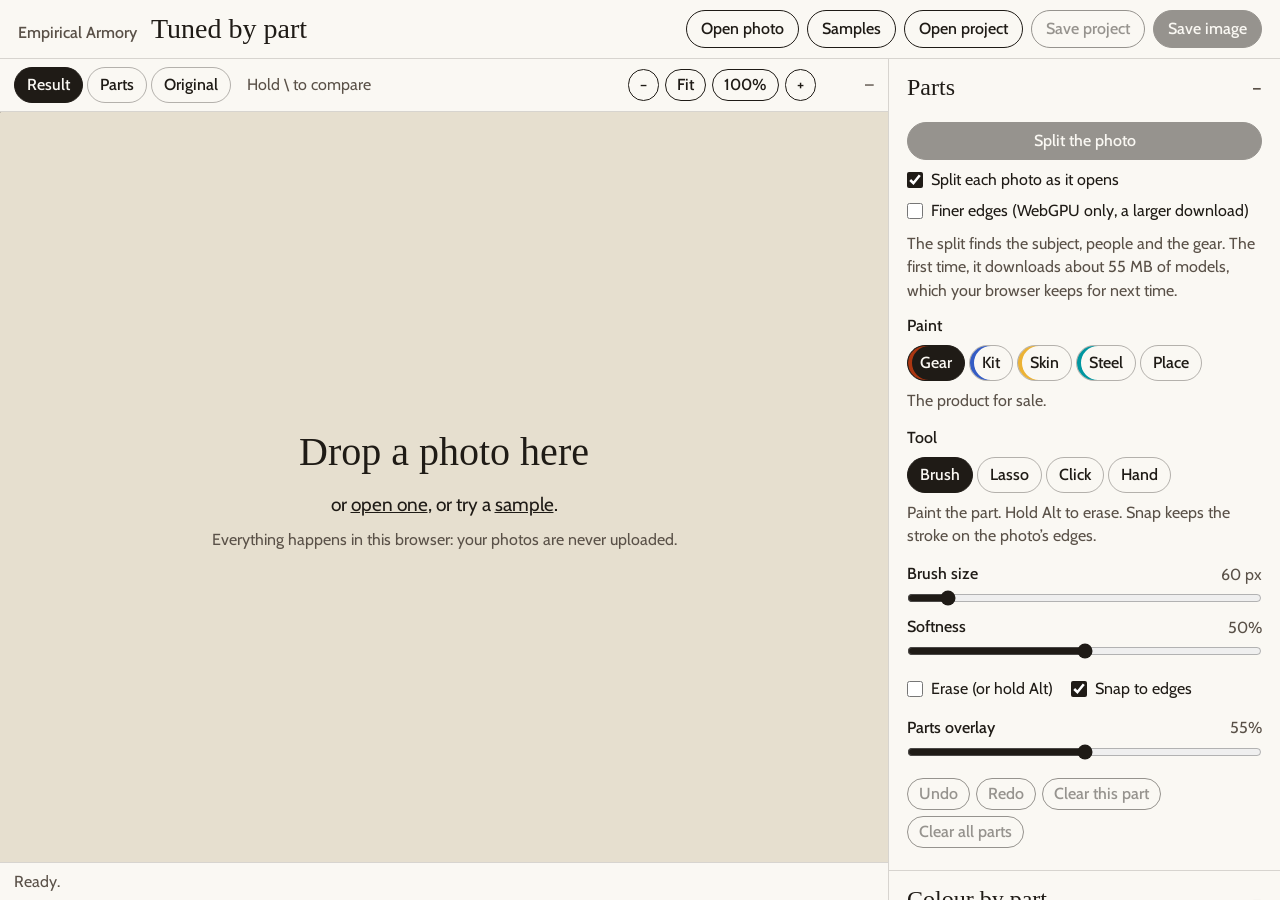
==== tuner/index.html @ 074952a2 "Add Tuned by part, the first photo tool A browser tool that prints photos in Empirical Armory's inks" ====
<!doctype html>
<html lang="en">
<head>
<meta charset="utf-8">
<meta name="viewport" content="width=device-width, initial-scale=1">
<title>Tuned by part · Empirical Armory</title>
<meta name="description" content="Print photos in Empirical Armory's inks with the toned colour, tuned part by part: the gear for sale, the kit, skin and the place behind.">
<link rel="preconnect" href="https://fonts.googleapis.com">
<link rel="preconnect" href="https://fonts.gstatic.com" crossorigin>
<link rel="stylesheet" href="https://fonts.googleapis.com/css2?family=Cabin:wght@400;500;600&family=IM+Fell+English&display=swap">
<link rel="stylesheet" href="../assets/ea.css">
<link rel="stylesheet" href="tuner.css">
<link rel="icon" href="data:image/svg+xml,%3Csvg xmlns='http://www.w3.org/2000/svg' viewBox='0 0 32 32'%3E%3Crect width='32' height='32' rx='6' fill='%231F1B16'/%3E%3Ccircle cx='16' cy='16' r='8' fill='%23E6DFCF'/%3E%3C/svg%3E">
</head>
<body>
<header class="top">
  <div class="title"><a class="home" href="../">Empirical Armory</a><h1>Tuned by part</h1></div>
  <div class="file">
    <label class="btn" title="Open a photo (or drop one on the page)">Open photo<input type="file" id="fileInput" accept="image/*" hidden></label>
    <button class="btn" id="btnSamples" type="button">Samples</button>
    <label class="btn" title="Open a .tuned.json project">Open project<input type="file" id="projInput" accept=".json,application/json" hidden></label>
    <button class="btn" id="btnSaveProject" type="button" disabled>Save project</button>
    <button class="btn primary" id="btnExport" type="button" disabled>Save image</button>
  </div>
</header>

<main class="app">
  <section class="viewer" aria-label="Photo">
    <div class="viewtools">
      <div class="seg" id="segView" role="group" aria-label="View">
        <button type="button" data-v="result" aria-pressed="true" title="The printed result (R)">Result</button>
        <button type="button" data-v="parts" aria-pressed="false" title="The parts over the photo (P)">Parts</button>
        <button type="button" data-v="original" aria-pressed="false" title="The photo as it came (O)">Original</button>
      </div>
      <span class="hold" title="Hold the backslash key to see the original">Hold \ to compare</span>
      <div class="zoom">
        <button class="btn small" type="button" id="zoomOut" aria-label="Zoom out">−</button>
        <button class="btn small" type="button" id="zoomFit" title="Fit (F)">Fit</button>
        <button class="btn small" type="button" id="zoom100" title="Actual pixels">100%</button>
        <button class="btn small" type="button" id="zoomIn" aria-label="Zoom in">+</button>
        <span class="zv" id="zoomVal">–</span>
      </div>
    </div>
    <div class="viewport" id="viewport" tabindex="0" aria-label="Photo canvas: drop a photo here">
      <div class="stage" id="stage">
        <canvas id="glCanvas"></canvas>
        <canvas id="origCanvas"></canvas>
        <canvas id="overlayCanvas"></canvas>
      </div>
      <canvas id="uiCanvas"></canvas>
      <div class="empty" id="empty">
        <h2>Drop a photo here</h2>
        <p>or <label class="link">open one<input type="file" id="fileInput2" accept="image/*" hidden></label>, or try a <button type="button" class="link" id="btnSamples2">sample</button>.</p>
        <p class="small">Everything happens in this browser: your photos are never uploaded.</p>
      </div>
    </div>
    <div class="status" id="status" role="status" aria-live="polite">Ready.</div>
  </section>

  <aside class="panel" id="panel" aria-label="Settings">
    <details class="sec" open>
      <summary>Parts</summary>
      <div class="row">
        <button class="btn primary" type="button" id="btnSplit" disabled>Split the photo</button>
        <label class="chk"><input type="checkbox" id="chkAutoSplit" checked> Split each photo as it opens</label>
        <label class="chk"><input type="checkbox" id="chkHQ"> Finer edges (WebGPU only, a larger download)</label>
      </div>
      <p class="note" id="splitNote">The split finds the subject, people and the gear. The first time, it downloads about 55 MB of models, which your browser keeps for next time.</p>
      <div class="row" id="rowWhole" hidden>
        <span class="lab">The whole subject is</span>
        <div class="btns"><button class="btn small" type="button" data-whole="gear">Gear</button><button class="btn small" type="button" data-whole="kit">Kit</button></div>
      </div>
      <div class="row">
        <span class="lab">Paint</span>
        <div class="seg" id="segPart" role="group" aria-label="Part to paint"></div>
        <p class="hint" id="partHint"></p>
      </div>
      <div class="row">
        <span class="lab">Tool</span>
        <div class="seg" id="segTool" role="group" aria-label="Tool">
          <button type="button" data-v="brush" aria-pressed="true" title="Brush (B)">Brush</button>
          <button type="button" data-v="lasso" aria-pressed="false" title="Lasso (L)">Lasso</button>
          <button type="button" data-v="click" aria-pressed="false" title="Click an object to select it (C)">Click</button>
          <button type="button" data-v="hand" aria-pressed="false" title="Move the view (H, or hold Space)">Hand</button>
        </div>
        <p class="hint" id="toolHint"></p>
      </div>
      <div class="row" id="rowBrush">
        <label class="sl"><span class="lab">Brush size</span><input type="range" id="brushSize" min="2" max="600" step="1" value="60"><output id="brushSizeV">60 px</output></label>
        <label class="sl"><span class="lab">Softness</span><input type="range" id="brushSoft" min="0" max="100" step="1" value="50"><output id="brushSoftV">50%</output></label>
      </div>
      <div class="row inline">
        <label class="chk"><input type="checkbox" id="chkErase"> Erase (or hold Alt)</label>
        <label class="chk"><input type="checkbox" id="chkSnap" checked> Snap to edges</label>
      </div>
      <div class="row">
        <label class="sl"><span class="lab">Parts overlay</span><input type="range" id="overlayOp" min="10" max="100" step="1" value="55"><output id="overlayOpV">55%</output></label>
      </div>
      <div class="row btns">
        <button class="btn small" type="button" id="btnUndo" disabled title="Undo (Cmd/Ctrl+Z)">Undo</button>
        <button class="btn small" type="button" id="btnRedo" disabled title="Redo (Shift+Cmd/Ctrl+Z)">Redo</button>
        <button class="btn small" type="button" id="btnClearPart" disabled>Clear this part</button>
        <button class="btn small" type="button" id="btnClearAll" disabled>Clear all parts</button>
      </div>
    </details>

    <details class="sec" open>
      <summary>Colour by part</summary>
      <div class="row">
        <span class="lab">Mixes</span>
        <div class="seg" id="segMix" role="group" aria-label="Mixes"></div>
        <p class="hint" id="mixHint"></p>
      </div>
      <div id="partsColour"></div>
      <div class="row">
        <span class="lab">Your presets</span>
        <div class="btns"><button class="btn small" type="button" id="btnSavePreset">Save these settings</button></div>
        <ul class="presets" id="presetList"></ul>
      </div>
    </details>

    <details class="sec">
      <summary>Ink</summary>
      <div class="row">
        <div class="seg" id="segInk" role="group" aria-label="Ink">
          <button type="button" data-v="fine" aria-pressed="true">Fine ink</button>
          <button type="button" data-v="story" aria-pressed="false">Story ink</button>
        </div>
        <p class="hint">Fine ink, a clean duotone, sells the gear. Story ink, with the gravure grain, tells people, places and the story (D116).</p>
      </div>
      <div class="grp" id="grpFine">
        <label class="sl"><span class="lab">Black point</span><input type="range" data-p="ink.fine.blackPct" min="0" max="5" step="0.1"><output></output></label>
        <label class="sl"><span class="lab">White point</span><input type="range" data-p="ink.fine.whitePct" min="90" max="100" step="0.1"><output></output></label>
        <label class="chk"><input type="checkbox" data-p="ink.fine.whiteFromPlace"> White point from the background, so a sweep lands exactly on the paper</label>
        <label class="sl"><span class="lab">Curve</span><input type="range" data-p="ink.fine.curve" min="0" max="1" step="0.01"><output></output></label>
        <label class="sl"><span class="lab">Highlights to the substrate</span><input type="range" data-p="ink.fine.roll" min="0.02" max="0.3" step="0.01"><output></output></label>
        <label class="chk"><input type="checkbox" data-p="ink.fine.dither"> Dither against banding</label>
      </div>
      <div class="grp" id="grpStory" hidden>
        <label class="sl"><span class="lab">White point</span><input type="range" data-p="ink.story.whitePct" min="90" max="100" step="0.1"><output></output></label>
        <label class="sl"><span class="lab">Black point</span><input type="range" data-p="ink.story.blackPct" min="0" max="5" step="0.1"><output></output></label>
        <label class="sl"><span class="lab">Contrast</span><input type="range" data-p="ink.story.gamma" min="0.5" max="1.8" step="0.01"><output></output></label>
        <label class="sl"><span class="lab">Grain</span><input type="range" data-p="ink.story.grain" min="0" max="0.6" step="0.01"><output></output></label>
        <label class="sl"><span class="lab">Grain size</span><input type="range" data-p="ink.story.grainSize" min="0.3" max="2.5" step="0.05"><output></output></label>
        <label class="sl"><span class="lab">Highlights to the substrate</span><input type="range" data-p="ink.story.roll" min="0.02" max="0.3" step="0.01"><output></output></label>
      </div>
      <div class="row">
        <span class="lab">Ink colours</span>
        <div class="colours">
          <label><input type="color" data-p="ink.colours.ink"> Ink</label>
          <label><input type="color" data-p="ink.colours.paper"> Paper</label>
          <label><input type="color" data-p="ink.colours.sub"> Substrate</label>
        </div>
        <div class="btns"><button class="btn small" type="button" id="btnInkReset">Back to the house inks</button></div>
      </div>
      <div class="row">
        <span class="lab">White balance</span>
        <div class="seg" id="segWB" role="group" aria-label="White balance">
          <button type="button" data-v="auto" aria-pressed="true">Auto</button>
          <button type="button" data-v="pick" aria-pressed="false">Pick a grey</button>
          <button type="button" data-v="off" aria-pressed="false">Off</button>
        </div>
        <label class="sl"><span class="lab">Strength</span><input type="range" data-p="wb.strength" min="0" max="1" step="0.05"><output></output></label>
        <p class="hint">Auto balances on the photo's brightest near-greys. In a warm room, 60% keeps some warmth (D121).</p>
      </div>
    </details>

    <details class="sec">
      <summary>Background</summary>
      <div class="row">
        <div class="seg" id="segBg" role="group" aria-label="Background">
          <button type="button" data-v="keep" aria-pressed="true">Keep, printed</button>
          <button type="button" data-v="transparent" aria-pressed="false">Transparent</button>
          <button type="button" data-v="fill" aria-pressed="false">Fill</button>
        </div>
      </div>
      <div class="grp" id="grpFill" hidden>
        <span class="lab">Fill colour</span>
        <div class="swatches" id="fillSwatches"></div>
        <label class="sl"><span class="lab">Shadows kept</span><input type="range" data-p="bg.shadows" min="0" max="1" step="0.01"><output></output></label>
        <p class="hint">Shadows kept lays the place's shading into the fill, so a shadow under the gear stays.</p>
      </div>
      <p class="hint" id="bgHint">The place prints in the ink with its own colour setting.</p>
    </details>

    <details class="sec" id="secExport">
      <summary>Save image</summary>
      <div class="row">
        <span class="lab">Size</span>
        <div class="radios" id="exportSize">
          <label><input type="radio" name="es" value="work"> <span id="esWork">This size</span></label>
          <label><input type="radio" name="es" value="long" checked> <span>Long side</span> <input type="number" id="esLong" value="2000" min="200" max="6000" step="50"> px</label>
          <label><input type="radio" name="es" value="square"> <span>Square, the whole photo</span> <input type="number" id="esSquare" value="2000" min="200" max="6000" step="50"> px</label>
          <label><input type="radio" name="es" value="frame"> <span>Square, framed on the subject</span></label>
          <label class="sub">The subject fills <input type="number" id="esFramePct" value="70" min="30" max="95" step="1"> % of the square’s height (D117), at the square size above</label>
        </div>
      </div>
      <div class="row">
        <span class="lab">Format</span>
        <div class="seg" id="segFormat" role="group" aria-label="Format">
          <button type="button" data-v="jpeg" aria-pressed="true">JPEG</button>
          <button type="button" data-v="png" aria-pressed="false">PNG</button>
          <button type="button" data-v="webp" aria-pressed="false">WebP</button>
        </div>
        <label class="sl" id="rowQuality"><span class="lab">Quality</span><input type="range" id="exportQ" min="50" max="100" step="1" value="85"><output id="exportQV">85</output></label>
        <label class="field"><span class="lab">File name</span><input type="text" id="exportName" placeholder="gabriel-01-main" spellcheck="false"></label>
      </div>
      <div class="row btns"><button class="btn primary" type="button" id="btnExport2" disabled>Save image</button></div>
      <p class="hint">The ink is drawn at the size you save, so story ink's grain stays crisp. Transparent backgrounds save as PNG.</p>
    </details>

    <details class="sec">
      <summary>About</summary>
      <div class="row about">
        <p>The inks are D116 and the toned colour D121, exactly as in the decisions doc; each part gets its own strength (Q60). Steel prints as ink.</p>
        <p>The split runs on your machine: <a href="https://huggingface.co/onnx-community/ormbg-ONNX" target="_blank" rel="noopener">ormbg</a> (Apache-2.0) finds the subject, <a href="https://huggingface.co/onnx-community/BiRefNet_lite-ONNX" target="_blank" rel="noopener">BiRefNet lite</a> (MIT) gives finer edges, <a href="https://huggingface.co/Xenova/yolos-tiny" target="_blank" rel="noopener">YOLOS tiny</a> (Apache-2.0) finds people and <a href="https://huggingface.co/Xenova/slimsam-77-uniform" target="_blank" rel="noopener">SlimSAM</a> (Apache-2.0) selects what you click, through <a href="https://github.com/huggingface/transformers.js" target="_blank" rel="noopener">Transformers.js</a> and <a href="https://onnxruntime.ai/" target="_blank" rel="noopener">ONNX Runtime Web</a>.</p>
        <p id="deviceInfo"></p>
        <p>Shortcuts: B brush, L lasso, C click, H hand, 1–5 parts, [ and ] brush size, X erase, R / P / O views, \ hold to compare, F fit, Space to move, Cmd/Ctrl+Z undo.</p>
        <p><a href="https://github.com/EmpiricalArmory/photo-style-generator" target="_blank" rel="noopener">The code on GitHub</a></p>
      </div>
    </details>
  </aside>
</main>

<dialog id="samplesDlg" aria-labelledby="samplesTitle">
  <form method="dialog" class="dlg">
    <div class="dlghead"><h2 id="samplesTitle">Samples</h2><button class="btn small" value="close">Close</button></div>
    <p class="hint">Openly licensed stand-ins, to try the tool before your own photos.</p>
    <div class="samplegrid" id="sampleGrid"></div>
  </form>
</dialog>

<dialog id="presetDlg" aria-labelledby="presetTitle">
  <form method="dialog" class="dlg small">
    <div class="dlghead"><h2 id="presetTitle">Save these settings</h2></div>
    <label class="field"><span class="lab">Name</span><input type="text" id="presetName" required placeholder="e.g. Gloves on paper"></label>
    <div class="btns end"><button class="btn" value="cancel" formnovalidate>Cancel</button><button class="btn primary" value="save">Save</button></div>
  </form>
</dialog>

<script type="module" src="app.js"></script>
</body>
</html>
---- assets/ea.css ----
/* Empirical Armory house tokens, shared by the photo tools. Type follows D102: Fell only at 24px and above,
   Cabin for reading (19px body, 16px small) and Medium for labels; no italics, letter-spacing or small caps. */
:root {
  --ink: #1F1B16;
  --faded: #5A5148;
  --paper: #E6DFCF;
  --sub: #FAF8F3;
  --toned: #D7CAB3;
  --foxing: #C3A57F;
  --verm: #AA3611;
  --line: rgba(31, 27, 22, 0.16);
  --line-strong: rgba(31, 27, 22, 0.32);
  --fell: 'IM Fell English', Georgia, serif;
  --cabin: Cabin, system-ui, -apple-system, 'Segoe UI', sans-serif;
}
* { box-sizing: border-box; }
html, body { margin: 0; }
body { background: var(--paper); color: var(--ink); font: 400 16px/1.45 var(--cabin); -webkit-font-smoothing: antialiased; }
h1, h2, h3 { font-family: var(--fell); font-weight: 400; margin: 0; }
p { margin: 0; }
a { color: var(--ink); }
button, input, select { font: inherit; color: inherit; }
:focus-visible { outline: 2px solid var(--verm); outline-offset: 2px; }
[hidden] { display: none !important; }

.btn { display: inline-flex; align-items: center; justify-content: center; gap: 6px; font: 500 16px/1.2 var(--cabin); border: 1px solid var(--ink); background: transparent; color: var(--ink); padding: 7px 14px; min-height: 38px; border-radius: 999px; cursor: pointer; white-space: nowrap; text-decoration: none; }
.btn:hover { background: rgba(31, 27, 22, 0.06); }
.btn.primary { background: var(--ink); color: var(--sub); }
.btn.primary:hover { background: #3a332b; }
.btn:disabled { opacity: 0.45; cursor: default; }
.btn.small { min-height: 32px; padding: 4px 11px; }

.seg { display: inline-flex; flex-wrap: wrap; gap: 4px; }
.seg button { font: 500 16px/1.2 var(--cabin); border: 1px solid var(--line-strong); background: transparent; color: var(--ink); padding: 6px 12px; min-height: 36px; border-radius: 999px; cursor: pointer; }
.seg button:hover { border-color: var(--ink); }
.seg button[aria-pressed='true'] { background: var(--ink); color: var(--sub); border-color: var(--ink); }
---- tuner/tuner.css ----
html, body { height: 100%; }
body { display: grid; grid-template-rows: auto 1fr; overflow: hidden; }

.top { display: flex; align-items: center; justify-content: space-between; gap: 12px 20px; flex-wrap: wrap; padding: 10px 18px; background: var(--sub); border-bottom: 1px solid var(--line); }
.top .title { display: flex; align-items: baseline; gap: 14px; }
.top .home { font: 500 16px var(--cabin); color: var(--faded); text-decoration: none; }
.top .home:hover { color: var(--ink); text-decoration: underline; }
.top h1 { font-size: 28px; line-height: 1.1; }
.top .file { display: flex; flex-wrap: wrap; gap: 8px; }

.app { display: grid; grid-template-columns: minmax(0, 1fr) 392px; min-height: 0; }
.viewer { display: grid; grid-template-rows: auto 1fr auto; min-width: 0; min-height: 0; }
.viewtools { display: flex; align-items: center; gap: 10px 16px; flex-wrap: wrap; padding: 8px 14px; border-bottom: 1px solid var(--line); background: var(--sub); }
.viewtools .hold { color: var(--faded); }
.viewtools .zoom { margin-left: auto; display: flex; align-items: center; gap: 6px; }
.viewtools .zv { min-width: 52px; text-align: right; color: var(--faded); font-variant-numeric: tabular-nums; }

.viewport { position: relative; overflow: hidden; background: var(--paper); outline: none; cursor: crosshair; touch-action: none; }
.viewport.tool-hand, .viewport.space { cursor: grab; }
.viewport.grabbing { cursor: grabbing; }
.viewport.tool-click { cursor: pointer; }
.viewport.picking { cursor: copy; }
.viewport.tool-brush { cursor: none; }
.viewport.dragover { box-shadow: inset 0 0 0 3px var(--verm); }
.stage { position: absolute; left: 0; top: 0; transform-origin: 0 0; box-shadow: 0 0 0 1px rgba(31, 27, 22, 0.18), 0 6px 24px rgba(31, 27, 22, 0.12); }
.stage canvas { position: absolute; inset: 0; width: 100%; height: 100%; display: block; }
.stage.pixelated canvas { image-rendering: pixelated; }
.viewport.transparent .stage { background-color: #fff; background-image: linear-gradient(45deg, #d9d4ca 25%, transparent 25%), linear-gradient(-45deg, #d9d4ca 25%, transparent 25%), linear-gradient(45deg, transparent 75%, #d9d4ca 75%), linear-gradient(-45deg, transparent 75%, #d9d4ca 75%); background-size: 24px 24px; background-position: 0 0, 0 12px, 12px -12px, -12px 0; }
#uiCanvas { position: absolute; left: 0; top: 0; pointer-events: none; }
.empty { position: absolute; inset: 0; display: grid; place-content: center; text-align: center; gap: 10px; padding: 24px; }
.empty h2 { font-size: 40px; }
.empty p { font-size: 19px; }
.empty .small { font-size: 16px; color: var(--faded); }
.link { font: inherit; color: var(--ink); text-decoration: underline; background: none; border: 0; padding: 0; cursor: pointer; }
.has-photo .empty { display: none; }

.status { padding: 7px 14px; border-top: 1px solid var(--line); background: var(--sub); color: var(--faded); min-height: 36px; white-space: nowrap; overflow: hidden; text-overflow: ellipsis; }
.status.busy::before { content: ''; display: inline-block; width: 10px; height: 10px; margin-right: 8px; border-radius: 50%; border: 2px solid var(--faded); border-top-color: transparent; animation: spin 0.8s linear infinite; vertical-align: -1px; }
.status.err { color: var(--verm); }
@keyframes spin { to { transform: rotate(360deg); } }

.panel { overflow-y: auto; background: var(--sub); border-left: 1px solid var(--line); padding-bottom: 48px; }
.sec { border-bottom: 1px solid var(--line); }
.sec > summary { font: 400 24px/1.2 var(--fell); padding: 14px 18px 12px; cursor: pointer; list-style: none; display: flex; justify-content: space-between; align-items: center; }
.sec > summary::-webkit-details-marker { display: none; }
.sec > summary::after { content: '+'; font: 400 22px var(--cabin); color: var(--faded); }
.sec[open] > summary::after { content: '−'; }
.sec > :not(summary) { margin-left: 18px; margin-right: 18px; }
.sec[open] { padding-bottom: 14px; }
.row { display: grid; gap: 8px; padding: 8px 0; }
.row.inline { display: flex; flex-wrap: wrap; gap: 6px 18px; }
.grp { display: grid; gap: 8px; padding: 4px 0 8px; }
.lab { font: 500 16px/1.3 var(--cabin); }
.hint, .note { color: var(--faded); font-size: 16px; }
.note { padding: 2px 0 6px; }
.chk { display: flex; gap: 8px; align-items: flex-start; cursor: pointer; }
.chk input { margin: 4px 0 0; accent-color: var(--ink); width: 16px; height: 16px; flex: none; }
.sl { display: grid; grid-template-columns: 1fr auto; align-items: center; gap: 2px 10px; }
.sl .lab { grid-column: 1; }
.sl output { grid-column: 2; grid-row: 1; color: var(--faded); font-variant-numeric: tabular-nums; }
.sl input[type=range] { grid-column: 1 / -1; width: 100%; accent-color: var(--ink); margin: 2px 0; }
.btns { display: flex; flex-wrap: wrap; gap: 6px; }
.btns.end { justify-content: flex-end; }
.field { display: grid; gap: 4px; }
.field input[type=text] { border: 1px solid var(--line-strong); border-radius: 8px; padding: 8px 10px; background: #fff; min-height: 38px; }
.colours { display: flex; flex-wrap: wrap; gap: 8px 16px; }
.colours label { display: inline-flex; align-items: center; gap: 6px; cursor: pointer; }
input[type=color] { width: 36px; height: 30px; border: 1px solid var(--line-strong); border-radius: 6px; padding: 2px; background: #fff; cursor: pointer; }
.swatches { display: flex; flex-wrap: wrap; gap: 8px; align-items: center; }
.swatches button { width: 36px; height: 36px; border-radius: 50%; border: 1px solid var(--line-strong); cursor: pointer; }
.swatches button[aria-pressed='true'] { box-shadow: 0 0 0 2px var(--sub), 0 0 0 4px var(--ink); }
.swatches label { display: inline-flex; align-items: center; gap: 6px; }

.partc { border-top: 1px solid var(--line); padding: 10px 0; display: grid; gap: 8px; }
.partc .phead { display: flex; align-items: center; gap: 8px; }
.partc .sw { width: 14px; height: 14px; border-radius: 3px; flex: none; border: 1px solid var(--line-strong); }
.partc .phead .lab { flex: 1; }
.mini { font: 500 16px var(--cabin); background: none; border: 0; color: var(--faded); text-decoration: underline; cursor: pointer; padding: 2px 0; }
.adv { display: grid; gap: 6px; padding: 2px 0 2px 2px; }
.presets { list-style: none; margin: 0; padding: 0; display: grid; gap: 6px; }
.presets li { display: flex; align-items: center; gap: 8px; }
.presets li .name { flex: 1; overflow: hidden; text-overflow: ellipsis; white-space: nowrap; }
.radios { display: grid; gap: 8px; }
.radios label { display: flex; align-items: center; gap: 8px; flex-wrap: wrap; cursor: pointer; }
.radios input[type=radio] { accent-color: var(--ink); width: 16px; height: 16px; margin: 0; }
.radios input[type=number] { width: 84px; border: 1px solid var(--line-strong); border-radius: 8px; padding: 5px 8px; background: #fff; }
.radios .sub { padding-left: 24px; color: var(--faded); cursor: default; }
.radios .sub input[type=number] { width: 64px; }
.about p + p { margin-top: 8px; }

dialog { border: 0; border-radius: 14px; padding: 0; background: var(--sub); color: var(--ink); box-shadow: 0 20px 60px rgba(31, 27, 22, 0.35); max-width: min(980px, calc(100vw - 32px)); width: 100%; }
dialog::backdrop { background: rgba(31, 27, 22, 0.4); }
.dlg { padding: 20px 22px 22px; display: grid; gap: 12px; }
dialog:has(.dlg.small) { max-width: 420px; }
.dlghead { display: flex; justify-content: space-between; align-items: center; gap: 12px; }
.dlghead h2 { font-size: 32px; }
.samplegrid { display: grid; grid-template-columns: repeat(auto-fill, minmax(200px, 1fr)); gap: 16px; }
.samplegrid button { display: grid; gap: 6px; text-align: left; border: 0; padding: 0; background: none; cursor: pointer; }
.samplegrid img { width: 100%; aspect-ratio: 4 / 3; object-fit: cover; border-radius: 8px; background: var(--toned); }
.samplegrid .t { font: 500 16px var(--cabin); }
.samplegrid .c { font-size: 16px; color: var(--faded); }
.samplegrid .c a { color: var(--faded); }

@media (max-width: 900px) {
  body { overflow: auto; height: auto; display: block; }
  .app { grid-template-columns: 1fr; }
  .viewer { height: 70vh; }
  .panel { border-left: 0; border-top: 1px solid var(--line); }
}
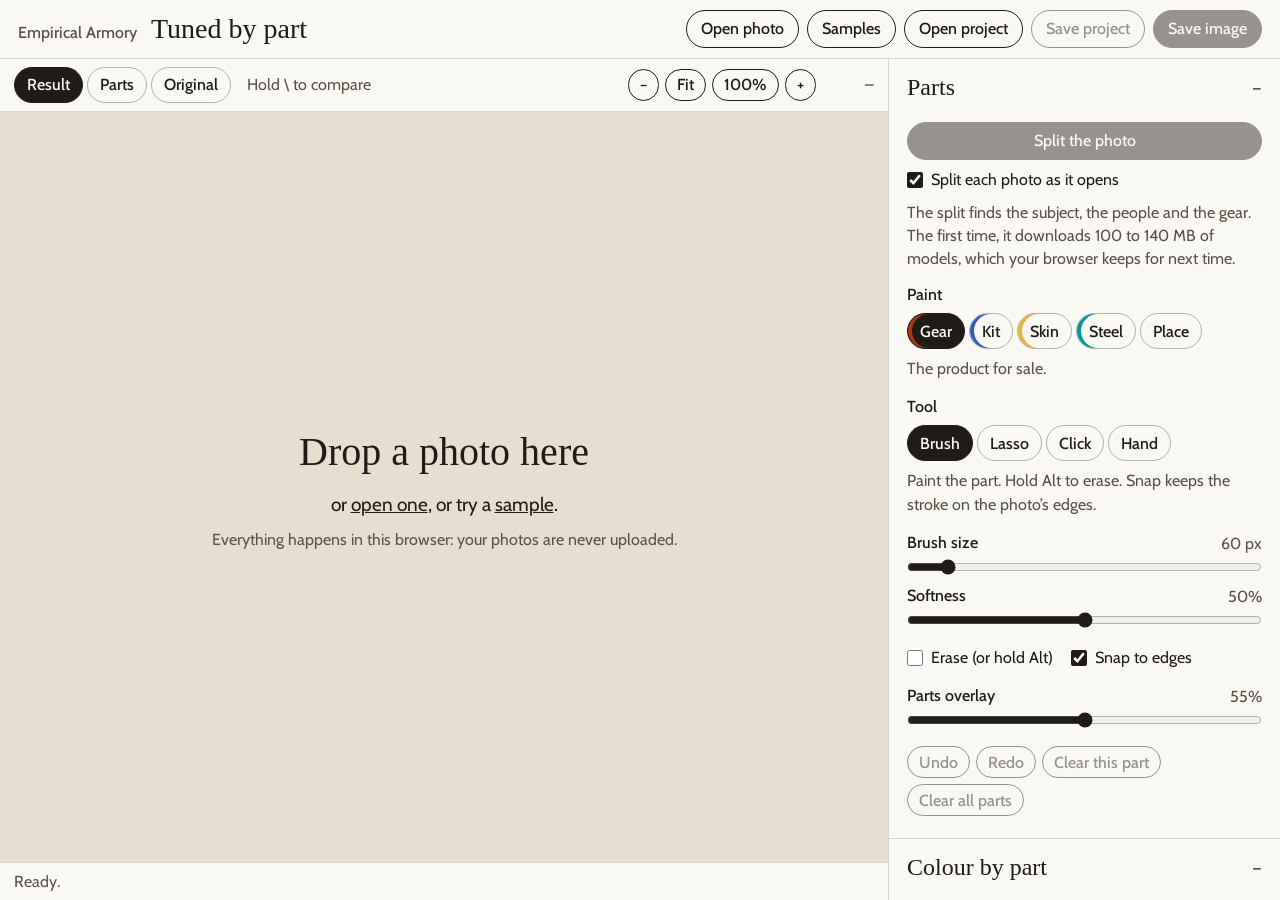
==== commit 76e6fe45: "Run the split's models in a worker, and fix two live-browser bugs Tested on an M3 Pro with WebGPU, t" ====
--- a/tuner/index.html
+++ b/tuner/index.html
@@ -63,9 +63,8 @@
       <div class="row">
         <button class="btn primary" type="button" id="btnSplit" disabled>Split the photo</button>
         <label class="chk"><input type="checkbox" id="chkAutoSplit" checked> Split each photo as it opens</label>
-        <label class="chk"><input type="checkbox" id="chkHQ"> Finer edges (WebGPU only, a larger download)</label>
-      </div>
-      <p class="note" id="splitNote">The split finds the subject, people and the gear. The first time, it downloads about 55 MB of models, which your browser keeps for next time.</p>
+      </div>
+      <p class="note" id="splitNote">The split finds the subject, the people and the gear. The first time, it downloads 100 to 140 MB of models, which your browser keeps for next time.</p>
       <div class="row" id="rowWhole" hidden>
         <span class="lab">The whole subject is</span>
         <div class="btns"><button class="btn small" type="button" data-whole="gear">Gear</button><button class="btn small" type="button" data-whole="kit">Kit</button></div>
@@ -213,7 +212,7 @@
       <summary>About</summary>
       <div class="row about">
         <p>The inks are D116 and the toned colour D121, exactly as in the decisions doc; each part gets its own strength (Q60). Steel prints as ink.</p>
-        <p>The split runs on your machine: <a href="https://huggingface.co/onnx-community/ormbg-ONNX" target="_blank" rel="noopener">ormbg</a> (Apache-2.0) finds the subject, <a href="https://huggingface.co/onnx-community/BiRefNet_lite-ONNX" target="_blank" rel="noopener">BiRefNet lite</a> (MIT) gives finer edges, <a href="https://huggingface.co/Xenova/yolos-tiny" target="_blank" rel="noopener">YOLOS tiny</a> (Apache-2.0) finds people and <a href="https://huggingface.co/Xenova/slimsam-77-uniform" target="_blank" rel="noopener">SlimSAM</a> (Apache-2.0) selects what you click, through <a href="https://github.com/huggingface/transformers.js" target="_blank" rel="noopener">Transformers.js</a> and <a href="https://onnxruntime.ai/" target="_blank" rel="noopener">ONNX Runtime Web</a>.</p>
+        <p>The split runs on your machine: <a href="https://huggingface.co/onnx-community/ormbg-ONNX" target="_blank" rel="noopener">ormbg</a> (Apache-2.0) finds the subject, <a href="https://huggingface.co/Xenova/yolos-tiny" target="_blank" rel="noopener">YOLOS tiny</a> (Apache-2.0) finds people and <a href="https://huggingface.co/Xenova/slimsam-77-uniform" target="_blank" rel="noopener">SlimSAM</a> (Apache-2.0) selects what you click, through <a href="https://github.com/huggingface/transformers.js" target="_blank" rel="noopener">Transformers.js</a> and <a href="https://onnxruntime.ai/" target="_blank" rel="noopener">ONNX Runtime Web</a>.</p>
         <p id="deviceInfo"></p>
         <p>Shortcuts: B brush, L lasso, C click, H hand, 1–5 parts, [ and ] brush size, X erase, R / P / O views, \ hold to compare, F fit, Space to move, Cmd/Ctrl+Z undo.</p>
         <p><a href="https://github.com/EmpiricalArmory/photo-style-generator" target="_blank" rel="noopener">The code on GitHub</a></p>
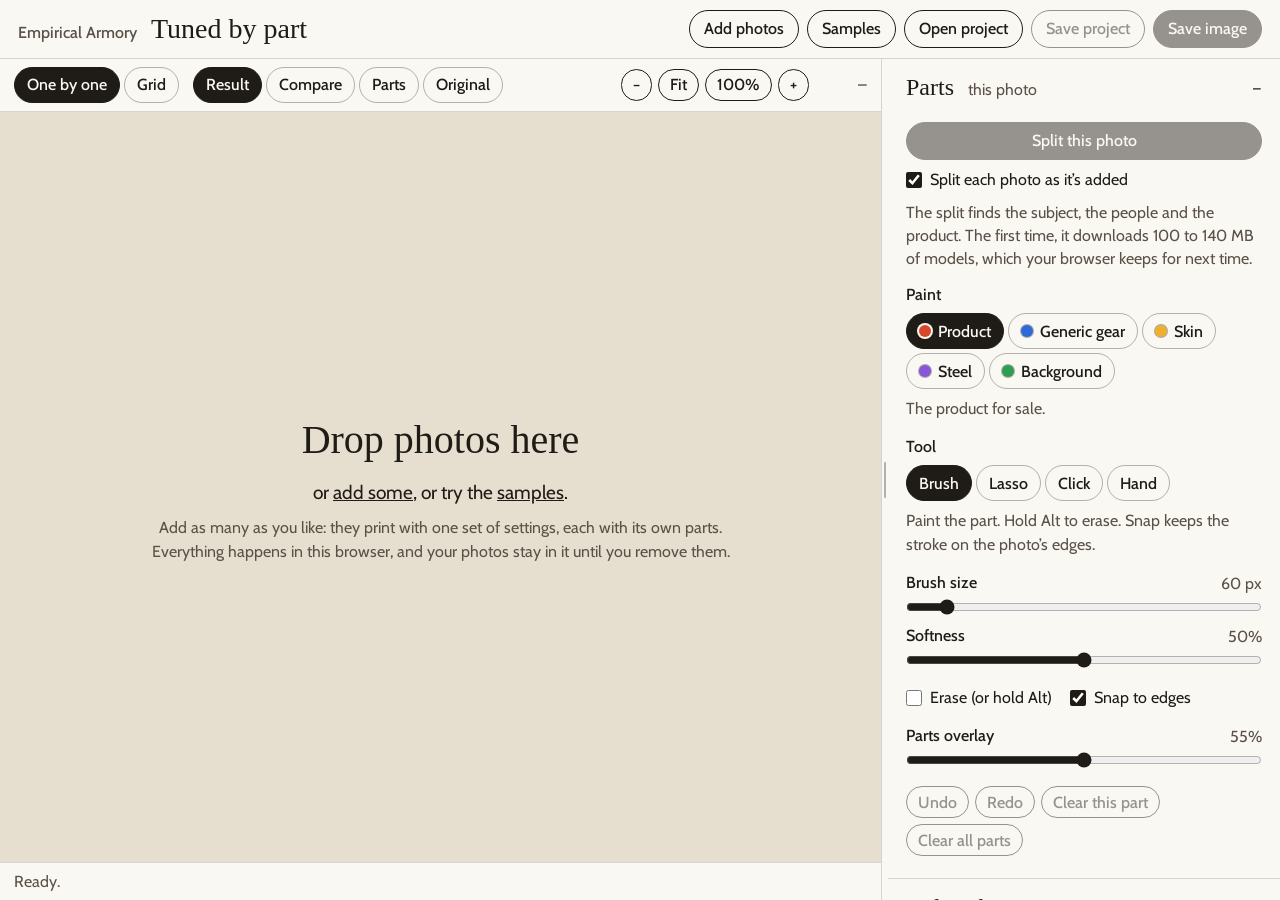
==== commit c3102754: "Batches, clearer parts, point-by-point lasso, saving at full size Tuned by part now works on a batch" ====
--- a/tuner/index.html
+++ b/tuner/index.html
@@ -4,7 +4,7 @@
 <meta charset="utf-8">
 <meta name="viewport" content="width=device-width, initial-scale=1">
 <title>Tuned by part · Empirical Armory</title>
-<meta name="description" content="Print photos in Empirical Armory's inks with the toned colour, tuned part by part: the gear for sale, the kit, skin and the place behind.">
+<meta name="description" content="Print a batch of photos in Empirical Armory's inks with the toned colour, tuned part by part: the product, generic gear, skin and the background.">
 <link rel="preconnect" href="https://fonts.googleapis.com">
 <link rel="preconnect" href="https://fonts.gstatic.com" crossorigin>
 <link rel="stylesheet" href="https://fonts.googleapis.com/css2?family=Cabin:wght@400;500;600&family=IM+Fell+English&display=swap">
@@ -16,69 +16,90 @@
 <header class="top">
   <div class="title"><a class="home" href="../">Empirical Armory</a><h1>Tuned by part</h1></div>
   <div class="file">
-    <label class="btn" title="Open a photo (or drop one on the page)">Open photo<input type="file" id="fileInput" accept="image/*" hidden></label>
+    <label class="btn" title="Add photos (or drop them on the page, a folder too)">Add photos<input type="file" id="fileInput" accept="image/*" multiple hidden></label>
     <button class="btn" id="btnSamples" type="button">Samples</button>
-    <label class="btn" title="Open a .tuned.json project">Open project<input type="file" id="projInput" accept=".json,application/json" hidden></label>
-    <button class="btn" id="btnSaveProject" type="button" disabled>Save project</button>
-    <button class="btn primary" id="btnExport" type="button" disabled>Save image</button>
+    <label class="btn" title="Open a project (.tuned.zip, or an older .tuned.json)">Open project<input type="file" id="projInput" accept=".zip,.json,application/zip,application/json" hidden></label>
+    <button class="btn" id="btnSaveProject" type="button" disabled title="Save the batch: every photo, its parts and the settings">Save project</button>
+    <button class="btn" id="btnExportAll" type="button" hidden>Save all</button>
+    <button class="btn primary" id="btnExport" type="button" disabled title="Save this photo (Cmd/Ctrl+S)">Save image</button>
   </div>
 </header>
 
-<main class="app">
-  <section class="viewer" aria-label="Photo">
+<main class="app" id="app">
+  <section class="viewer" aria-label="Photos">
     <div class="viewtools">
-      <div class="seg" id="segView" role="group" aria-label="View">
+      <div class="seg" id="segDisplay" role="group" aria-label="Display">
+        <button type="button" data-v="one" aria-pressed="true" title="One photo at a time, with the batch below it (G)">One by one</button>
+        <button type="button" data-v="grid" aria-pressed="false" title="The whole batch as a grid (G)">Grid</button>
+      </div>
+      <div class="seg" id="segView" role="group" aria-label="Show">
         <button type="button" data-v="result" aria-pressed="true" title="The printed result (R)">Result</button>
-        <button type="button" data-v="parts" aria-pressed="false" title="The parts over the photo (P)">Parts</button>
-        <button type="button" data-v="original" aria-pressed="false" title="The photo as it came (O)">Original</button>
-      </div>
-      <span class="hold" title="Hold the backslash key to see the original">Hold \ to compare</span>
-      <div class="zoom">
+        <button type="button" data-v="compare" aria-pressed="false" title="The original and the result either side of a line you drag (V)">Compare</button>
+        <button type="button" data-v="parts" aria-pressed="false" title="The parts over the photo, each in its own colour (P)">Parts</button>
+        <button type="button" data-v="original" aria-pressed="false" title="The photo as it came (O; or hold \ for a moment)">Original</button>
+      </div>
+      <div class="nav" id="nav" hidden>
+        <button class="btn small" type="button" id="navPrev" aria-label="Previous photo" title="Previous photo (←)">‹</button>
+        <span class="pos" id="navPos">1 of 1</span>
+        <button class="btn small" type="button" id="navNext" aria-label="Next photo" title="Next photo (→)">›</button>
+      </div>
+      <div class="zoom" id="zoomTools">
         <button class="btn small" type="button" id="zoomOut" aria-label="Zoom out">−</button>
         <button class="btn small" type="button" id="zoomFit" title="Fit (F)">Fit</button>
         <button class="btn small" type="button" id="zoom100" title="Actual pixels">100%</button>
         <button class="btn small" type="button" id="zoomIn" aria-label="Zoom in">+</button>
         <span class="zv" id="zoomVal">–</span>
       </div>
+      <div class="gridtools" id="gridTools" hidden>
+        <label class="tsize"><span>Size</span><input type="range" id="tileSize" min="110" max="560" step="10" value="220" aria-label="Tile size"></label>
+        <button class="btn small" type="button" id="btnRemoveAll">Remove all</button>
+      </div>
     </div>
-    <div class="viewport" id="viewport" tabindex="0" aria-label="Photo canvas: drop a photo here">
-      <div class="stage" id="stage">
-        <canvas id="glCanvas"></canvas>
-        <canvas id="origCanvas"></canvas>
-        <canvas id="overlayCanvas"></canvas>
-      </div>
-      <canvas id="uiCanvas"></canvas>
-      <div class="empty" id="empty">
-        <h2>Drop a photo here</h2>
-        <p>or <label class="link">open one<input type="file" id="fileInput2" accept="image/*" hidden></label>, or try a <button type="button" class="link" id="btnSamples2">sample</button>.</p>
-        <p class="small">Everything happens in this browser: your photos are never uploaded.</p>
-      </div>
+    <div class="viewarea" id="viewarea">
+      <div class="viewport" id="viewport" tabindex="0" aria-label="Photo canvas: drop photos here">
+        <div class="stage" id="stage">
+          <canvas id="glCanvas"></canvas>
+          <canvas id="origCanvas"></canvas>
+          <canvas id="overlayCanvas"></canvas>
+        </div>
+        <canvas id="uiCanvas"></canvas>
+        <div class="empty" id="empty">
+          <h2>Drop photos here</h2>
+          <p>or <label class="link">add some<input type="file" id="fileInput2" accept="image/*" multiple hidden></label>, or try the <button type="button" class="link" id="btnSamples2">samples</button>.</p>
+          <p class="small">Add as many as you like: they print with one set of settings, each with its own parts.<br>Everything happens in this browser, and your photos stay in it until you remove them.</p>
+        </div>
+      </div>
+      <div class="grid" id="grid" hidden role="listbox" aria-label="The batch" tabindex="0"></div>
+      <div class="legend" id="legend" hidden aria-label="Parts colours"></div>
     </div>
+    <div class="film" id="film" hidden role="listbox" aria-label="The batch"></div>
     <div class="status" id="status" role="status" aria-live="polite">Ready.</div>
   </section>
 
+  <div class="splitter" id="splitter" role="separator" aria-orientation="vertical" aria-label="Resize the side panel" tabindex="0" title="Drag to resize; double-click to reset"></div>
+
   <aside class="panel" id="panel" aria-label="Settings">
     <details class="sec" open>
-      <summary>Parts</summary>
-      <div class="row">
-        <button class="btn primary" type="button" id="btnSplit" disabled>Split the photo</button>
-        <label class="chk"><input type="checkbox" id="chkAutoSplit" checked> Split each photo as it opens</label>
-      </div>
-      <p class="note" id="splitNote">The split finds the subject, the people and the gear. The first time, it downloads 100 to 140 MB of models, which your browser keeps for next time.</p>
+      <summary><span>Parts <span class="scope">this photo</span></span></summary>
+      <div class="row">
+        <button class="btn primary" type="button" id="btnSplit" disabled>Split this photo again</button>
+        <label class="chk"><input type="checkbox" id="chkAutoSplit" checked> Split each photo as it’s added</label>
+      </div>
+      <p class="note" id="splitNote">The split finds the subject, the people and the product. The first time, it downloads 100 to 140 MB of models, which your browser keeps for next time.</p>
       <div class="row" id="rowWhole" hidden>
         <span class="lab">The whole subject is</span>
-        <div class="btns"><button class="btn small" type="button" data-whole="gear">Gear</button><button class="btn small" type="button" data-whole="kit">Kit</button></div>
+        <div class="btns"><button class="btn small" type="button" data-whole="gear"><span class="dot" data-part="gear"></span>Product</button><button class="btn small" type="button" data-whole="kit"><span class="dot" data-part="kit"></span>Generic gear</button></div>
       </div>
       <div class="row">
         <span class="lab">Paint</span>
-        <div class="seg" id="segPart" role="group" aria-label="Part to paint"></div>
+        <div class="seg parts" id="segPart" role="group" aria-label="Part to paint"></div>
         <p class="hint" id="partHint"></p>
       </div>
       <div class="row">
         <span class="lab">Tool</span>
         <div class="seg" id="segTool" role="group" aria-label="Tool">
           <button type="button" data-v="brush" aria-pressed="true" title="Brush (B)">Brush</button>
-          <button type="button" data-v="lasso" aria-pressed="false" title="Lasso (L)">Lasso</button>
+          <button type="button" data-v="lasso" aria-pressed="false" title="Lasso, point by point (L)">Lasso</button>
           <button type="button" data-v="click" aria-pressed="false" title="Click an object to select it (C)">Click</button>
           <button type="button" data-v="hand" aria-pressed="false" title="Move the view (H, or hold Space)">Hand</button>
         </div>
@@ -104,7 +125,7 @@
     </details>
 
     <details class="sec" open>
-      <summary>Colour by part</summary>
+      <summary><span>Colour by part <span class="scope">every photo</span></span></summary>
       <div class="row">
         <span class="lab">Mixes</span>
         <div class="seg" id="segMix" role="group" aria-label="Mixes"></div>
@@ -119,13 +140,13 @@
     </details>
 
     <details class="sec">
-      <summary>Ink</summary>
+      <summary><span>Ink <span class="scope">every photo</span></span></summary>
       <div class="row">
         <div class="seg" id="segInk" role="group" aria-label="Ink">
           <button type="button" data-v="fine" aria-pressed="true">Fine ink</button>
           <button type="button" data-v="story" aria-pressed="false">Story ink</button>
         </div>
-        <p class="hint">Fine ink, a clean duotone, sells the gear. Story ink, with the gravure grain, tells people, places and the story (D116).</p>
+        <p class="hint">Fine ink, a clean duotone, sells the product. Story ink, with the gravure grain, tells people, places and the story (D116).</p>
       </div>
       <div class="grp" id="grpFine">
         <label class="sl"><span class="lab">Black point</span><input type="range" data-p="ink.fine.blackPct" min="0" max="5" step="0.1"><output></output></label>
@@ -160,40 +181,12 @@
           <button type="button" data-v="off" aria-pressed="false">Off</button>
         </div>
         <label class="sl"><span class="lab">Strength</span><input type="range" data-p="wb.strength" min="0" max="1" step="0.05"><output></output></label>
-        <p class="hint">Auto balances on the photo's brightest near-greys. In a warm room, 60% keeps some warmth (D121).</p>
-      </div>
-    </details>
-
-    <details class="sec">
-      <summary>Background</summary>
-      <div class="row">
-        <div class="seg" id="segBg" role="group" aria-label="Background">
-          <button type="button" data-v="keep" aria-pressed="true">Keep, printed</button>
-          <button type="button" data-v="transparent" aria-pressed="false">Transparent</button>
-          <button type="button" data-v="fill" aria-pressed="false">Fill</button>
-        </div>
-      </div>
-      <div class="grp" id="grpFill" hidden>
-        <span class="lab">Fill colour</span>
-        <div class="swatches" id="fillSwatches"></div>
-        <label class="sl"><span class="lab">Shadows kept</span><input type="range" data-p="bg.shadows" min="0" max="1" step="0.01"><output></output></label>
-        <p class="hint">Shadows kept lays the place's shading into the fill, so a shadow under the gear stays.</p>
-      </div>
-      <p class="hint" id="bgHint">The place prints in the ink with its own colour setting.</p>
+        <p class="hint" id="wbHint">Auto balances each photo on its own brightest near-greys. In a warm room, 60% keeps some warmth (D121).</p>
+      </div>
     </details>
 
     <details class="sec" id="secExport">
-      <summary>Save image</summary>
-      <div class="row">
-        <span class="lab">Size</span>
-        <div class="radios" id="exportSize">
-          <label><input type="radio" name="es" value="work"> <span id="esWork">This size</span></label>
-          <label><input type="radio" name="es" value="long" checked> <span>Long side</span> <input type="number" id="esLong" value="2000" min="200" max="6000" step="50"> px</label>
-          <label><input type="radio" name="es" value="square"> <span>Square, the whole photo</span> <input type="number" id="esSquare" value="2000" min="200" max="6000" step="50"> px</label>
-          <label><input type="radio" name="es" value="frame"> <span>Square, framed on the subject</span></label>
-          <label class="sub">The subject fills <input type="number" id="esFramePct" value="70" min="30" max="95" step="1"> % of the square’s height (D117), at the square size above</label>
-        </div>
-      </div>
+      <summary><span>Save</span></summary>
       <div class="row">
         <span class="lab">Format</span>
         <div class="seg" id="segFormat" role="group" aria-label="Format">
@@ -201,22 +194,17 @@
           <button type="button" data-v="png" aria-pressed="false">PNG</button>
           <button type="button" data-v="webp" aria-pressed="false">WebP</button>
         </div>
-        <label class="sl" id="rowQuality"><span class="lab">Quality</span><input type="range" id="exportQ" min="50" max="100" step="1" value="85"><output id="exportQV">85</output></label>
-        <label class="field"><span class="lab">File name</span><input type="text" id="exportName" placeholder="gabriel-01-main" spellcheck="false"></label>
-      </div>
-      <div class="row btns"><button class="btn primary" type="button" id="btnExport2" disabled>Save image</button></div>
-      <p class="hint">The ink is drawn at the size you save, so story ink's grain stays crisp. Transparent backgrounds save as PNG.</p>
-    </details>
-
-    <details class="sec">
-      <summary>About</summary>
-      <div class="row about">
-        <p>The inks are D116 and the toned colour D121, exactly as in the decisions doc; each part gets its own strength (Q60). Steel prints as ink.</p>
-        <p>The split runs on your machine: <a href="https://huggingface.co/onnx-community/ormbg-ONNX" target="_blank" rel="noopener">ormbg</a> (Apache-2.0) finds the subject, <a href="https://huggingface.co/Xenova/yolos-tiny" target="_blank" rel="noopener">YOLOS tiny</a> (Apache-2.0) finds people and <a href="https://huggingface.co/Xenova/slimsam-77-uniform" target="_blank" rel="noopener">SlimSAM</a> (Apache-2.0) selects what you click, through <a href="https://github.com/huggingface/transformers.js" target="_blank" rel="noopener">Transformers.js</a> and <a href="https://onnxruntime.ai/" target="_blank" rel="noopener">ONNX Runtime Web</a>.</p>
-        <p id="deviceInfo"></p>
-        <p>Shortcuts: B brush, L lasso, C click, H hand, 1–5 parts, [ and ] brush size, X erase, R / P / O views, \ hold to compare, F fit, Space to move, Cmd/Ctrl+Z undo.</p>
-        <p><a href="https://github.com/EmpiricalArmory/photo-style-generator" target="_blank" rel="noopener">The code on GitHub</a></p>
-      </div>
+        <label class="sl" id="rowQuality"><span class="lab">Quality</span><input type="range" id="exportQ" min="50" max="100" step="1" value="88"><output id="exportQV">88</output></label>
+      </div>
+      <div class="row">
+        <label class="field"><span class="lab">File name of this photo</span><input type="text" id="exportName" placeholder="gabriel-01-main" spellcheck="false"></label>
+        <p class="hint" id="saveSize">Each photo is saved at its own size.</p>
+      </div>
+      <div class="row btns">
+        <button class="btn primary" type="button" id="btnExport2" disabled>Save this photo</button>
+        <button class="btn" type="button" id="btnExportAll2" hidden>Save all</button>
+      </div>
+      <p class="hint">The ink is drawn at full size, so story ink’s grain stays crisp. Transparent backgrounds save as PNG. Save all makes one .zip.</p>
     </details>
   </aside>
 </main>
@@ -224,8 +212,14 @@
 <dialog id="samplesDlg" aria-labelledby="samplesTitle">
   <form method="dialog" class="dlg">
     <div class="dlghead"><h2 id="samplesTitle">Samples</h2><button class="btn small" value="close">Close</button></div>
-    <p class="hint">Openly licensed stand-ins, to try the tool before your own photos.</p>
+    <p class="hint">Openly licensed stand-ins, to try the tool before your own photos. <button type="button" class="link" id="btnAllSamples">Add all five</button></p>
     <div class="samplegrid" id="sampleGrid"></div>
+    <div class="fromweb">
+      <h3>Photos from a web page</h3>
+      <p>To try the inks on photos from another site, drag this button to your browser’s bookmarks bar:</p>
+      <p><a class="btn" id="grabLink" href="#">Send photos to Tuned by part</a></p>
+      <p class="hint">Then, on a page with photos, click that bookmark, tick the photos you want and press Send. They open here and stay in this browser only; nothing is published. A site’s own photos are theirs: use them to compare, not on your pages.</p>
+    </div>
   </form>
 </dialog>
 
@@ -237,6 +231,14 @@
   </form>
 </dialog>
 
+<dialog id="confirmDlg" aria-labelledby="confirmTitle">
+  <form method="dialog" class="dlg small">
+    <div class="dlghead"><h2 id="confirmTitle">Remove?</h2></div>
+    <p id="confirmText"></p>
+    <div class="btns end"><button class="btn" value="cancel">Cancel</button><button class="btn primary" value="ok" id="confirmOk">Remove</button></div>
+  </form>
+</dialog>
+
 <script type="module" src="app.js"></script>
 </body>
 </html>
--- a/tuner/tuner.css
+++ b/tuner/tuner.css
@@ -8,24 +8,39 @@
 .top h1 { font-size: 28px; line-height: 1.1; }
 .top .file { display: flex; flex-wrap: wrap; gap: 8px; }
 
-.app { display: grid; grid-template-columns: minmax(0, 1fr) 392px; min-height: 0; }
-.viewer { display: grid; grid-template-rows: auto 1fr auto; min-width: 0; min-height: 0; }
-.viewtools { display: flex; align-items: center; gap: 10px 16px; flex-wrap: wrap; padding: 8px 14px; border-bottom: 1px solid var(--line); background: var(--sub); }
+/* the photo area, a handle to drag, and the panel (its width is yours: --panel-w) */
+.app { display: grid; grid-template-columns: minmax(0, 1fr) 7px var(--panel-w, 392px); min-height: 0; }
+.viewer { display: grid; grid-template-rows: auto minmax(0, 1fr) auto auto; min-width: 0; min-height: 0; }
+.viewtools { display: flex; align-items: center; gap: 10px 14px; flex-wrap: wrap; padding: 8px 14px; border-bottom: 1px solid var(--line); background: var(--sub); }
 .viewtools .hold { color: var(--faded); }
-.viewtools .zoom { margin-left: auto; display: flex; align-items: center; gap: 6px; }
+.viewtools .nav { display: flex; align-items: center; gap: 6px; }
+.viewtools .nav .pos { min-width: 64px; text-align: center; color: var(--faded); font-variant-numeric: tabular-nums; }
+.viewtools .zoom, .viewtools .gridtools { margin-left: auto; display: flex; align-items: center; gap: 6px; }
 .viewtools .zv { min-width: 52px; text-align: right; color: var(--faded); font-variant-numeric: tabular-nums; }
+.viewtools .tsize { display: flex; align-items: center; gap: 8px; color: var(--faded); }
+.viewtools .tsize input { width: 140px; accent-color: var(--ink); }
 
-.viewport { position: relative; overflow: hidden; background: var(--paper); outline: none; cursor: crosshair; touch-action: none; }
+.splitter { cursor: col-resize; background: var(--sub); border-left: 1px solid var(--line); position: relative; touch-action: none; outline: none; }
+.splitter::after { content: ''; position: absolute; top: 50%; left: 2px; width: 2px; height: 36px; margin-top: -18px; border-radius: 2px; background: var(--line-strong); }
+.splitter:hover::after, .splitter:focus-visible::after, .splitter.dragging::after { background: var(--ink); }
+.splitter:focus-visible { box-shadow: inset 0 0 0 2px var(--verm); }
+body.resizing, body.resizing * { cursor: col-resize !important; user-select: none; }
+
+.viewarea { position: relative; min-height: 0; min-width: 0; display: grid; }
+.viewarea > * { grid-area: 1 / 1; }
+.viewport { position: relative; overflow: hidden; background: var(--paper); outline: none; cursor: crosshair; touch-action: none; min-height: 0; }
 .viewport.tool-hand, .viewport.space { cursor: grab; }
 .viewport.grabbing { cursor: grabbing; }
 .viewport.tool-click { cursor: pointer; }
 .viewport.picking { cursor: copy; }
 .viewport.tool-brush { cursor: none; }
-.viewport.dragover { box-shadow: inset 0 0 0 3px var(--verm); }
+.viewport.wipe { cursor: ew-resize; }
+.viewport.dragover, .grid.dragover { box-shadow: inset 0 0 0 3px var(--verm); }
 .stage { position: absolute; left: 0; top: 0; transform-origin: 0 0; box-shadow: 0 0 0 1px rgba(31, 27, 22, 0.18), 0 6px 24px rgba(31, 27, 22, 0.12); }
 .stage canvas { position: absolute; inset: 0; width: 100%; height: 100%; display: block; }
 .stage.pixelated canvas { image-rendering: pixelated; }
-.viewport.transparent .stage { background-color: #fff; background-image: linear-gradient(45deg, #d9d4ca 25%, transparent 25%), linear-gradient(-45deg, #d9d4ca 25%, transparent 25%), linear-gradient(45deg, transparent 75%, #d9d4ca 75%), linear-gradient(-45deg, transparent 75%, #d9d4ca 75%); background-size: 24px 24px; background-position: 0 0, 0 12px, 12px -12px, -12px 0; }
+.transparent .stage, .transparent .tbox canvas { background-color: #fff; background-image: linear-gradient(45deg, #d9d4ca 25%, transparent 25%), linear-gradient(-45deg, #d9d4ca 25%, transparent 25%), linear-gradient(45deg, transparent 75%, #d9d4ca 75%), linear-gradient(-45deg, transparent 75%, #d9d4ca 75%); background-size: 24px 24px; background-position: 0 0, 0 12px, 12px -12px, -12px 0; }
+.transparent .tbox canvas { background-size: 12px 12px; background-position: 0 0, 0 6px, 6px -6px, -6px 0; }
 #uiCanvas { position: absolute; left: 0; top: 0; pointer-events: none; }
 .empty { position: absolute; inset: 0; display: grid; place-content: center; text-align: center; gap: 10px; padding: 24px; }
 .empty h2 { font-size: 40px; }
@@ -33,18 +48,58 @@
 .empty .small { font-size: 16px; color: var(--faded); }
 .link { font: inherit; color: var(--ink); text-decoration: underline; background: none; border: 0; padding: 0; cursor: pointer; }
 .has-photo .empty { display: none; }
+body:not(.has-photo) .stage { visibility: hidden; }
+
+/* the parts' colours, named */
+.legend { align-self: end; justify-self: start; margin: 10px; z-index: 3; display: flex; flex-wrap: wrap; gap: 4px 12px; padding: 6px 10px; background: rgba(250, 248, 243, 0.92); border: 1px solid var(--line); border-radius: 10px; font: 500 15px/1.3 var(--cabin); pointer-events: none; }
+.legend span { display: inline-flex; align-items: center; gap: 6px; }
+.viewarea.grid-on .legend { align-self: start; margin: 12px 14px; }
+.viewarea.grid-on.legend-on .grid { padding-top: 58px; }
+.dot { display: inline-block; width: 12px; height: 12px; border-radius: 50%; flex: none; box-shadow: 0 0 0 1px rgba(31, 27, 22, 0.35); }
+.seg.parts button { display: inline-flex; align-items: center; gap: 7px; }
+.seg.parts button[aria-pressed='true'] .dot { box-shadow: 0 0 0 2px var(--sub); }
+.btns .btn .dot { margin-right: 2px; }
+
+/* the batch as a grid */
+.grid { overflow-y: auto; padding: 14px; background: var(--paper); display: grid; grid-template-columns: repeat(auto-fill, minmax(var(--tile, 220px), 1fr)); gap: 14px; align-content: start; outline: none; }
+.tile { display: grid; gap: 6px; cursor: pointer; border-radius: 10px; padding: 6px; outline: none; }
+.tile:hover { background: rgba(31, 27, 22, 0.05); }
+.tile[aria-selected='true'] { background: var(--sub); box-shadow: 0 0 0 2px var(--ink); }
+.tile:focus-visible { box-shadow: 0 0 0 2px var(--verm); }
+.tbox { position: relative; aspect-ratio: 1; display: grid; place-items: center; background: rgba(31, 27, 22, 0.04); border-radius: 6px; overflow: hidden; }
+.tbox canvas { max-width: 100%; max-height: 100%; display: block; box-shadow: 0 0 0 1px rgba(31, 27, 22, 0.12); }
+.tname { display: flex; align-items: center; gap: 6px; min-width: 0; }
+.tname .n { flex: 1; min-width: 0; overflow: hidden; text-overflow: ellipsis; white-space: nowrap; font-size: 15px; }
+.badge { position: absolute; left: 6px; top: 6px; font: 500 13px/1 var(--cabin); padding: 4px 7px; border-radius: 999px; background: rgba(250, 248, 243, 0.92); color: var(--faded); box-shadow: 0 0 0 1px var(--line); }
+.badge:empty { display: none; }
+.badge.err { color: var(--verm); }
+.x { width: 26px; height: 26px; flex: none; border-radius: 50%; border: 1px solid transparent; background: transparent; color: var(--faded); font: 500 18px/1 var(--cabin); cursor: pointer; display: grid; place-items: center; padding: 0; }
+.x:hover { border-color: var(--line-strong); color: var(--ink); background: var(--sub); }
+
+/* the batch as a strip under the photo */
+.film { display: flex; gap: 8px; overflow-x: auto; padding: 8px 12px; border-top: 1px solid var(--line); background: var(--sub); scrollbar-width: thin; }
+.thumb { position: relative; flex: none; height: 76px; padding: 3px; border: 0; border-radius: 6px; background: transparent; cursor: pointer; display: grid; place-items: center; }
+.thumb canvas { height: 70px; width: auto; display: block; border-radius: 3px; box-shadow: 0 0 0 1px rgba(31, 27, 22, 0.15); }
+.thumb:hover { background: rgba(31, 27, 22, 0.06); }
+.thumb[aria-selected='true'] { box-shadow: 0 0 0 2px var(--ink); }
+.thumb .tb { position: absolute; right: 6px; bottom: 6px; width: 10px; height: 10px; border-radius: 50%; background: var(--faded); box-shadow: 0 0 0 2px var(--sub); }
+.thumb .tb[data-s='done'], .thumb .tb[data-s='none'] { display: none; }
+.thumb .tb[data-s='running'] { background: var(--foxing); animation: pulse 1s ease-in-out infinite; }
+.thumb .tb[data-s='error'] { background: var(--verm); }
+@keyframes pulse { 50% { opacity: 0.35; } }
 
 .status { padding: 7px 14px; border-top: 1px solid var(--line); background: var(--sub); color: var(--faded); min-height: 36px; white-space: nowrap; overflow: hidden; text-overflow: ellipsis; }
 .status.busy::before { content: ''; display: inline-block; width: 10px; height: 10px; margin-right: 8px; border-radius: 50%; border: 2px solid var(--faded); border-top-color: transparent; animation: spin 0.8s linear infinite; vertical-align: -1px; }
 .status.err { color: var(--verm); }
 @keyframes spin { to { transform: rotate(360deg); } }
 
-.panel { overflow-y: auto; background: var(--sub); border-left: 1px solid var(--line); padding-bottom: 48px; }
+.panel { overflow-y: auto; background: var(--sub); padding-bottom: 48px; min-width: 0; }
 .sec { border-bottom: 1px solid var(--line); }
-.sec > summary { font: 400 24px/1.2 var(--fell); padding: 14px 18px 12px; cursor: pointer; list-style: none; display: flex; justify-content: space-between; align-items: center; }
+.sec > summary { font: 400 24px/1.2 var(--fell); padding: 14px 18px 12px; cursor: pointer; list-style: none; display: flex; justify-content: space-between; align-items: center; gap: 10px; }
 .sec > summary::-webkit-details-marker { display: none; }
 .sec > summary::after { content: '+'; font: 400 22px var(--cabin); color: var(--faded); }
 .sec[open] > summary::after { content: '−'; }
+.sec > summary .scope { font: 400 16px var(--cabin); color: var(--faded); margin-left: 8px; }
 .sec > :not(summary) { margin-left: 18px; margin-right: 18px; }
 .sec[open] { padding-bottom: 14px; }
 .row { display: grid; gap: 8px; padding: 8px 0; }
@@ -73,25 +128,21 @@
 
 .partc { border-top: 1px solid var(--line); padding: 10px 0; display: grid; gap: 8px; }
 .partc .phead { display: flex; align-items: center; gap: 8px; }
-.partc .sw { width: 14px; height: 14px; border-radius: 3px; flex: none; border: 1px solid var(--line-strong); }
-.partc .phead .lab { flex: 1; }
+.partc .phead .dot { width: 16px; height: 16px; }
+.partc .phead .lab { flex: 1; display: flex; align-items: baseline; gap: 8px; min-width: 0; }
+.partc .phead .state { font: 400 15px var(--cabin); color: var(--faded); }
+.partc .seg[aria-disabled='true'] { opacity: 0.45; pointer-events: none; }
 .mini { font: 500 16px var(--cabin); background: none; border: 0; color: var(--faded); text-decoration: underline; cursor: pointer; padding: 2px 0; }
 .adv { display: grid; gap: 6px; padding: 2px 0 2px 2px; }
+.adv .bgopts { display: grid; gap: 8px; border-top: 1px dashed var(--line-strong); margin-top: 6px; padding-top: 10px; }
 .presets { list-style: none; margin: 0; padding: 0; display: grid; gap: 6px; }
 .presets li { display: flex; align-items: center; gap: 8px; }
 .presets li .name { flex: 1; overflow: hidden; text-overflow: ellipsis; white-space: nowrap; }
-.radios { display: grid; gap: 8px; }
-.radios label { display: flex; align-items: center; gap: 8px; flex-wrap: wrap; cursor: pointer; }
-.radios input[type=radio] { accent-color: var(--ink); width: 16px; height: 16px; margin: 0; }
-.radios input[type=number] { width: 84px; border: 1px solid var(--line-strong); border-radius: 8px; padding: 5px 8px; background: #fff; }
-.radios .sub { padding-left: 24px; color: var(--faded); cursor: default; }
-.radios .sub input[type=number] { width: 64px; }
-.about p + p { margin-top: 8px; }
 
 dialog { border: 0; border-radius: 14px; padding: 0; background: var(--sub); color: var(--ink); box-shadow: 0 20px 60px rgba(31, 27, 22, 0.35); max-width: min(980px, calc(100vw - 32px)); width: 100%; }
 dialog::backdrop { background: rgba(31, 27, 22, 0.4); }
 .dlg { padding: 20px 22px 22px; display: grid; gap: 12px; }
-dialog:has(.dlg.small) { max-width: 420px; }
+dialog:has(.dlg.small) { max-width: 440px; }
 .dlghead { display: flex; justify-content: space-between; align-items: center; gap: 12px; }
 .dlghead h2 { font-size: 32px; }
 .samplegrid { display: grid; grid-template-columns: repeat(auto-fill, minmax(200px, 1fr)); gap: 16px; }
@@ -100,10 +151,15 @@
 .samplegrid .t { font: 500 16px var(--cabin); }
 .samplegrid .c { font-size: 16px; color: var(--faded); }
 .samplegrid .c a { color: var(--faded); }
+.fromweb { border-top: 1px solid var(--line); padding-top: 14px; display: grid; gap: 8px; }
+.fromweb h3 { font-size: 26px; }
+.fromweb p { font-size: 16px; max-width: 46em; }
+#grabLink { cursor: grab; }
 
 @media (max-width: 900px) {
   body { overflow: auto; height: auto; display: block; }
   .app { grid-template-columns: 1fr; }
-  .viewer { height: 70vh; }
-  .panel { border-left: 0; border-top: 1px solid var(--line); }
+  .splitter { display: none; }
+  .viewer { height: 78vh; }
+  .panel { border-top: 1px solid var(--line); }
 }
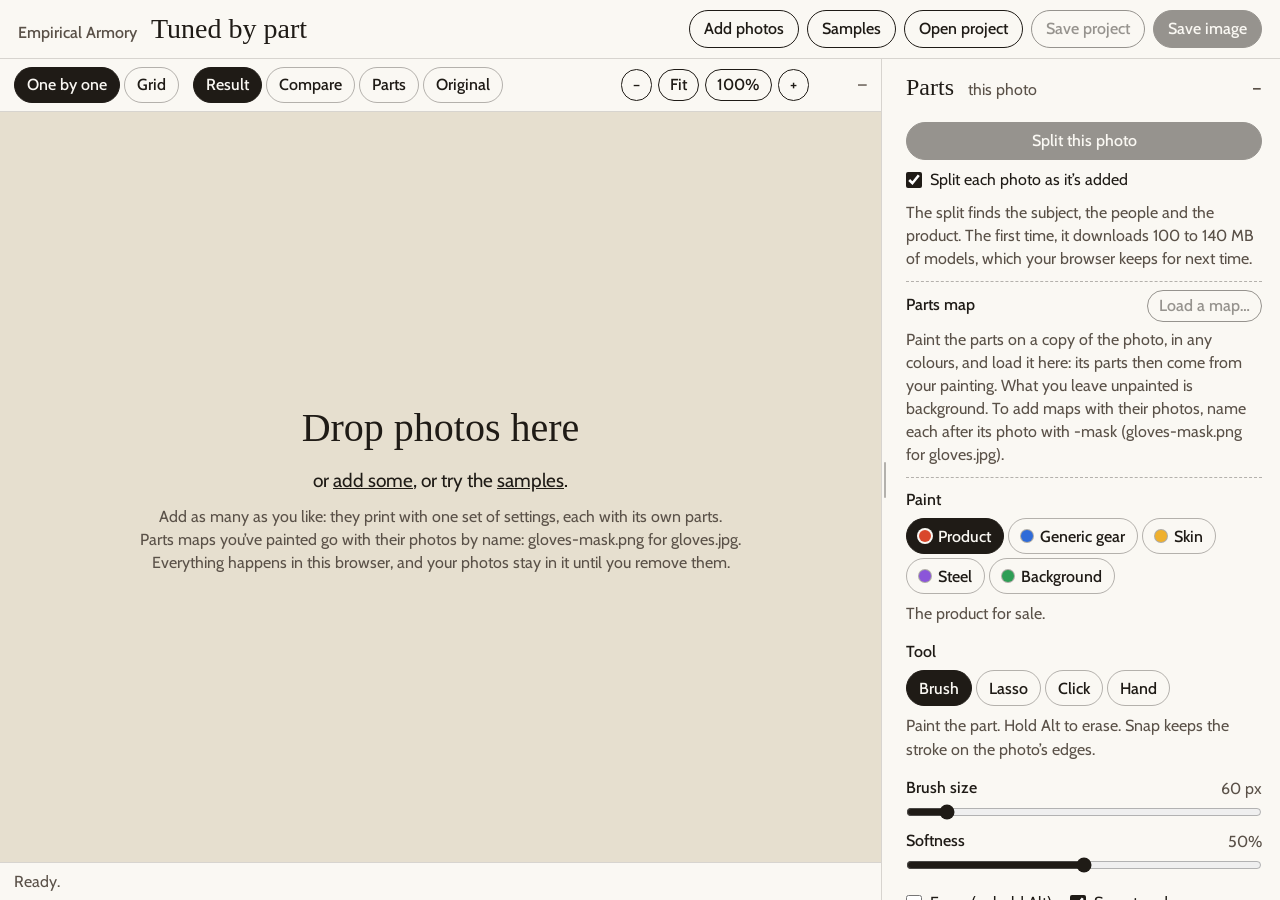
==== commit fbe38e58: "Parts maps; remove the send-photos bookmark - A photo's parts can come from a map painted in colours" ====
--- a/tuner/index.html
+++ b/tuner/index.html
@@ -66,7 +66,7 @@
         <div class="empty" id="empty">
           <h2>Drop photos here</h2>
           <p>or <label class="link">add some<input type="file" id="fileInput2" accept="image/*" multiple hidden></label>, or try the <button type="button" class="link" id="btnSamples2">samples</button>.</p>
-          <p class="small">Add as many as you like: they print with one set of settings, each with its own parts.<br>Everything happens in this browser, and your photos stay in it until you remove them.</p>
+          <p class="small">Add as many as you like: they print with one set of settings, each with its own parts.<br>Parts maps you’ve painted go with their photos by name: gloves-mask.png for gloves.jpg.<br>Everything happens in this browser, and your photos stay in it until you remove them.</p>
         </div>
       </div>
       <div class="grid" id="grid" hidden role="listbox" aria-label="The batch" tabindex="0"></div>
@@ -89,6 +89,28 @@
       <div class="row" id="rowWhole" hidden>
         <span class="lab">The whole subject is</span>
         <div class="btns"><button class="btn small" type="button" data-whole="gear"><span class="dot" data-part="gear"></span>Product</button><button class="btn small" type="button" data-whole="kit"><span class="dot" data-part="kit"></span>Generic gear</button></div>
+      </div>
+      <div class="mapbox" id="mapBox">
+        <div class="maphead">
+          <span class="lab">Parts map</span>
+          <label class="btn small" id="btnMapLoad" title="An image of this photo with its parts painted in colours of your own"><span class="t">Load a map…</span><input type="file" id="mapInput" accept="image/*" multiple hidden></label>
+          <button class="mini" type="button" id="btnMapRemove" hidden>Remove</button>
+        </div>
+        <p class="hint" id="mapHint">Paint the parts on a copy of the photo, in any colours, and load it here: its parts then come from your painting. What you leave unpainted is background. To add maps with their photos, name each after its photo with -mask (gloves-mask.png for gloves.jpg).</p>
+        <div class="mapon" id="mapOn" hidden>
+          <p class="note" id="mapInfo"></p>
+          <div class="mapkey" id="mapKey" role="table" aria-label="The map’s colours and their parts"></div>
+          <div class="row tight" id="rowUnmarked">
+            <span class="lab">Not painted</span>
+            <div class="seg" id="segUnmarked" role="group" aria-label="What isn’t painted">
+              <button type="button" data-v="place" aria-pressed="true">Background</button>
+              <button type="button" data-v="auto" aria-pressed="false">The auto split</button>
+            </div>
+          </div>
+          <label class="chk"><input type="checkbox" id="chkMapSnap" checked> Snap the map’s edges to the photo’s</label>
+          <div class="btns"><button class="btn small" type="button" id="btnMapApply" hidden>Re-apply the map</button></div>
+          <p class="hint">Each colour’s part, Not painted and Snap hold for every photo’s map.</p>
+        </div>
       </div>
       <div class="row">
         <span class="lab">Paint</span>
@@ -214,12 +236,6 @@
     <div class="dlghead"><h2 id="samplesTitle">Samples</h2><button class="btn small" value="close">Close</button></div>
     <p class="hint">Openly licensed stand-ins, to try the tool before your own photos. <button type="button" class="link" id="btnAllSamples">Add all five</button></p>
     <div class="samplegrid" id="sampleGrid"></div>
-    <div class="fromweb">
-      <h3>Photos from a web page</h3>
-      <p>To try the inks on photos from another site, drag this button to your browser’s bookmarks bar:</p>
-      <p><a class="btn" id="grabLink" href="#">Send photos to Tuned by part</a></p>
-      <p class="hint">Then, on a page with photos, click that bookmark, tick the photos you want and press Send. They open here and stay in this browser only; nothing is published. A site’s own photos are theirs: use them to compare, not on your pages.</p>
-    </div>
   </form>
 </dialog>
 
--- a/tuner/tuner.css
+++ b/tuner/tuner.css
@@ -135,6 +135,21 @@
 .mini { font: 500 16px var(--cabin); background: none; border: 0; color: var(--faded); text-decoration: underline; cursor: pointer; padding: 2px 0; }
 .adv { display: grid; gap: 6px; padding: 2px 0 2px 2px; }
 .adv .bgopts { display: grid; gap: 8px; border-top: 1px dashed var(--line-strong); margin-top: 6px; padding-top: 10px; }
+/* a parts map: its colours, each with its part */
+.mapbox { display: grid; gap: 6px; padding: 8px 0 10px; border-top: 1px dashed var(--line-strong); border-bottom: 1px dashed var(--line-strong); margin: 4px 0; }
+.maphead { display: flex; align-items: center; gap: 10px; flex-wrap: wrap; }
+.maphead .lab { flex: 1; }
+#btnMapLoad[aria-disabled='true'] { opacity: 0.45; pointer-events: none; }
+.mapon { display: grid; gap: 8px; }
+.mapon .note { padding: 0; }
+.mapkey { display: grid; gap: 6px; }
+.mk { display: grid; grid-template-columns: 26px 42px minmax(0, 1fr) auto; align-items: center; gap: 8px; }
+.mk .sw { width: 26px; height: 26px; border-radius: 6px; box-shadow: inset 0 0 0 1px rgba(31, 27, 22, 0.3); }
+.mk .pct { color: var(--faded); font-variant-numeric: tabular-nums; text-align: right; }
+.mk select { font: 500 16px var(--cabin); color: var(--ink); background: #fff; border: 1px solid var(--line-strong); border-radius: 8px; padding: 6px 8px; min-height: 36px; min-width: 0; }
+.mk .from { color: var(--faded); font-size: 15px; }
+.row.tight { padding: 2px 0; }
+.thumb .tb[data-s='map'] { background: var(--ink); }
 .presets { list-style: none; margin: 0; padding: 0; display: grid; gap: 6px; }
 .presets li { display: flex; align-items: center; gap: 8px; }
 .presets li .name { flex: 1; overflow: hidden; text-overflow: ellipsis; white-space: nowrap; }
@@ -151,10 +166,6 @@
 .samplegrid .t { font: 500 16px var(--cabin); }
 .samplegrid .c { font-size: 16px; color: var(--faded); }
 .samplegrid .c a { color: var(--faded); }
-.fromweb { border-top: 1px solid var(--line); padding-top: 14px; display: grid; gap: 8px; }
-.fromweb h3 { font-size: 26px; }
-.fromweb p { font-size: 16px; max-width: 46em; }
-#grabLink { cursor: grab; }
 
 @media (max-width: 900px) {
   body { overflow: auto; height: auto; display: block; }
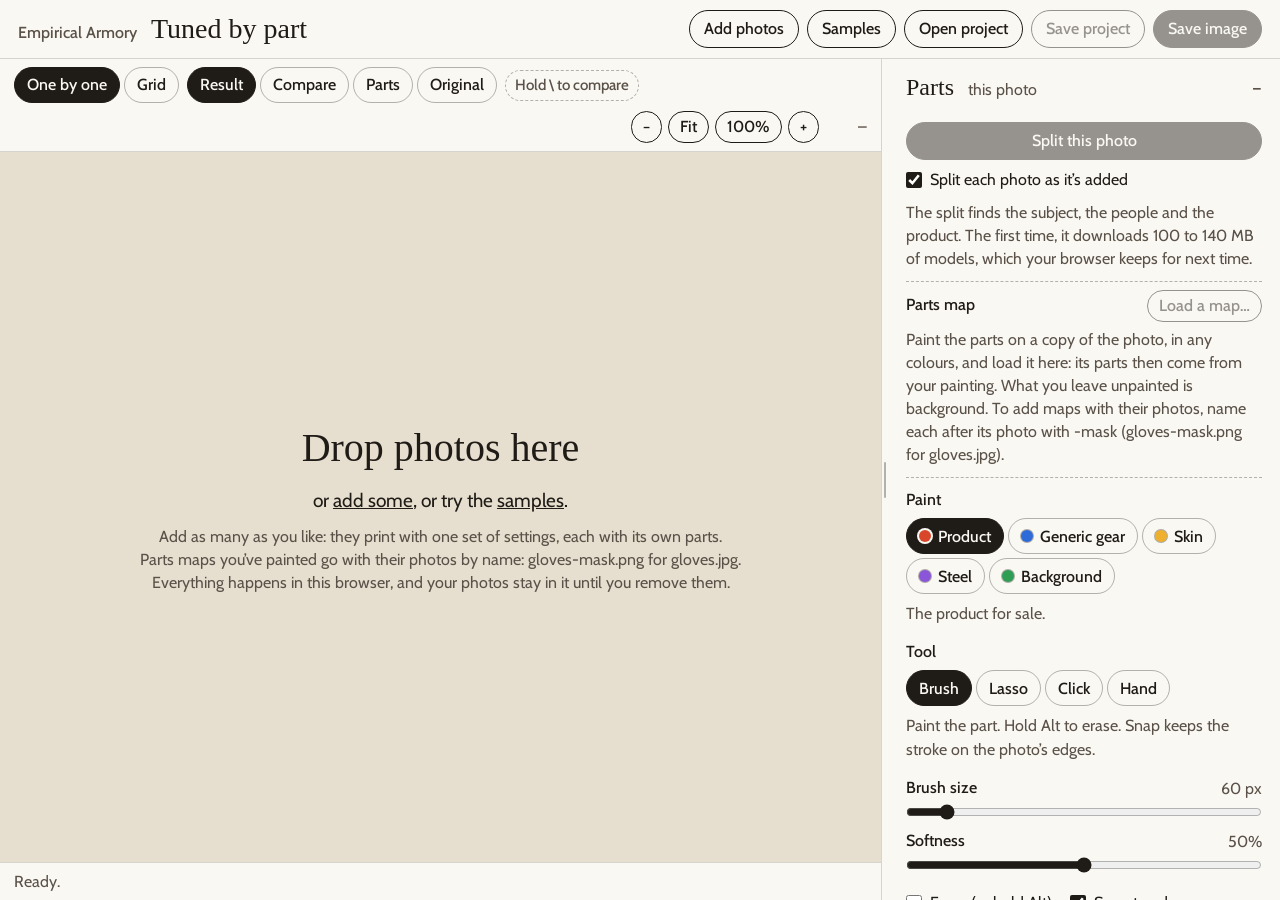
==== commit b5f34ed5: "Hold to compare again; stand alone, apart from the scene generator - "Hold \ to compare" is back in " ====
--- a/tuner/index.html
+++ b/tuner/index.html
@@ -14,7 +14,7 @@
 </head>
 <body>
 <header class="top">
-  <div class="title"><a class="home" href="../">Empirical Armory</a><h1>Tuned by part</h1></div>
+  <div class="title"><span class="home">Empirical Armory</span><h1>Tuned by part</h1></div>
   <div class="file">
     <label class="btn" title="Add photos (or drop them on the page, a folder too)">Add photos<input type="file" id="fileInput" accept="image/*" multiple hidden></label>
     <button class="btn" id="btnSamples" type="button">Samples</button>
@@ -36,8 +36,9 @@
         <button type="button" data-v="result" aria-pressed="true" title="The printed result (R)">Result</button>
         <button type="button" data-v="compare" aria-pressed="false" title="The original and the result either side of a line you drag (V)">Compare</button>
         <button type="button" data-v="parts" aria-pressed="false" title="The parts over the photo, each in its own colour (P)">Parts</button>
-        <button type="button" data-v="original" aria-pressed="false" title="The photo as it came (O; or hold \ for a moment)">Original</button>
-      </div>
+        <button type="button" data-v="original" aria-pressed="false" title="The photo as it came (O)">Original</button>
+      </div>
+      <button type="button" class="holdbtn" id="btnHold" aria-pressed="false" title="Hold this, or hold the \ key, to see the original for as long as you hold">Hold \ to compare</button>
       <div class="nav" id="nav" hidden>
         <button class="btn small" type="button" id="navPrev" aria-label="Previous photo" title="Previous photo (←)">‹</button>
         <span class="pos" id="navPos">1 of 1</span>
--- a/tuner/tuner.css
+++ b/tuner/tuner.css
@@ -3,20 +3,22 @@
 
 .top { display: flex; align-items: center; justify-content: space-between; gap: 12px 20px; flex-wrap: wrap; padding: 10px 18px; background: var(--sub); border-bottom: 1px solid var(--line); }
 .top .title { display: flex; align-items: baseline; gap: 14px; }
-.top .home { font: 500 16px var(--cabin); color: var(--faded); text-decoration: none; }
-.top .home:hover { color: var(--ink); text-decoration: underline; }
+.top .home { font: 500 16px var(--cabin); color: var(--faded); }
 .top h1 { font-size: 28px; line-height: 1.1; }
 .top .file { display: flex; flex-wrap: wrap; gap: 8px; }
 
 /* the photo area, a handle to drag, and the panel (its width is yours: --panel-w) */
 .app { display: grid; grid-template-columns: minmax(0, 1fr) 7px var(--panel-w, 392px); min-height: 0; }
 .viewer { display: grid; grid-template-rows: auto minmax(0, 1fr) auto auto; min-width: 0; min-height: 0; }
-.viewtools { display: flex; align-items: center; gap: 10px 14px; flex-wrap: wrap; padding: 8px 14px; border-bottom: 1px solid var(--line); background: var(--sub); }
-.viewtools .hold { color: var(--faded); }
+.viewtools { display: flex; align-items: center; gap: 8px 8px; flex-wrap: wrap; padding: 8px 14px; border-bottom: 1px solid var(--line); background: var(--sub); }
+.viewtools .holdbtn { font: 500 15px/1 var(--cabin); color: var(--faded); background: none; border: 1px dashed var(--line-strong); border-radius: 999px; padding: 7px 9px; cursor: pointer; user-select: none; touch-action: none; white-space: nowrap; }
+.viewtools .holdbtn:hover { color: var(--ink); border-color: var(--ink); }
+.viewtools .holdbtn.on { color: var(--sub); background: var(--ink); border: 1px solid var(--ink); }
+.viewtools .holdbtn:focus-visible { outline: 2px solid var(--verm); outline-offset: 2px; }
 .viewtools .nav { display: flex; align-items: center; gap: 6px; }
-.viewtools .nav .pos { min-width: 64px; text-align: center; color: var(--faded); font-variant-numeric: tabular-nums; }
+.viewtools .nav .pos { min-width: 50px; text-align: center; color: var(--faded); font-variant-numeric: tabular-nums; }
 .viewtools .zoom, .viewtools .gridtools { margin-left: auto; display: flex; align-items: center; gap: 6px; }
-.viewtools .zv { min-width: 52px; text-align: right; color: var(--faded); font-variant-numeric: tabular-nums; }
+.viewtools .zv { min-width: 42px; text-align: right; color: var(--faded); font-variant-numeric: tabular-nums; }
 .viewtools .tsize { display: flex; align-items: center; gap: 8px; color: var(--faded); }
 .viewtools .tsize input { width: 140px; accent-color: var(--ink); }
 
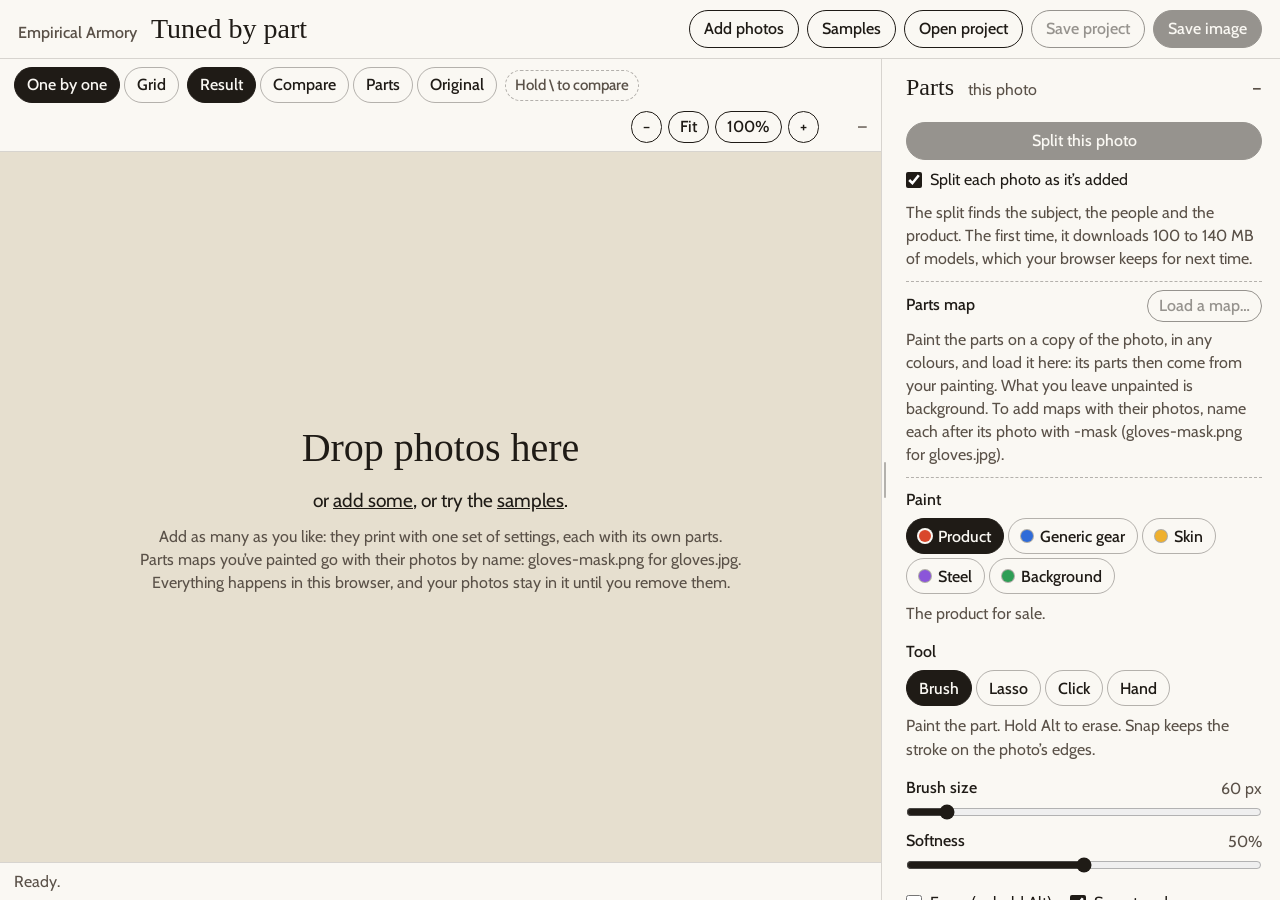
==== commit e71710c7: "Tuned by part at the repository's address, without /tuner/ The tool's page is now index.html at the " ====
--- a/tuner/index.html
+++ b/tuner/index.html
@@ -4,258 +4,11 @@
 <meta charset="utf-8">
 <meta name="viewport" content="width=device-width, initial-scale=1">
 <title>Tuned by part · Empirical Armory</title>
-<meta name="description" content="Print a batch of photos in Empirical Armory's inks with the toned colour, tuned part by part: the product, generic gear, skin and the background.">
-<link rel="preconnect" href="https://fonts.googleapis.com">
-<link rel="preconnect" href="https://fonts.gstatic.com" crossorigin>
-<link rel="stylesheet" href="https://fonts.googleapis.com/css2?family=Cabin:wght@400;500;600&family=IM+Fell+English&display=swap">
-<link rel="stylesheet" href="../assets/ea.css">
-<link rel="stylesheet" href="tuner.css">
-<link rel="icon" href="data:image/svg+xml,%3Csvg xmlns='http://www.w3.org/2000/svg' viewBox='0 0 32 32'%3E%3Crect width='32' height='32' rx='6' fill='%231F1B16'/%3E%3Ccircle cx='16' cy='16' r='8' fill='%23E6DFCF'/%3E%3C/svg%3E">
+<meta http-equiv="refresh" content="0; url=../">
+<link rel="canonical" href="../">
+<script>location.replace('../' + location.search + location.hash);</script>
 </head>
 <body>
-<header class="top">
-  <div class="title"><span class="home">Empirical Armory</span><h1>Tuned by part</h1></div>
-  <div class="file">
-    <label class="btn" title="Add photos (or drop them on the page, a folder too)">Add photos<input type="file" id="fileInput" accept="image/*" multiple hidden></label>
-    <button class="btn" id="btnSamples" type="button">Samples</button>
-    <label class="btn" title="Open a project (.tuned.zip, or an older .tuned.json)">Open project<input type="file" id="projInput" accept=".zip,.json,application/zip,application/json" hidden></label>
-    <button class="btn" id="btnSaveProject" type="button" disabled title="Save the batch: every photo, its parts and the settings">Save project</button>
-    <button class="btn" id="btnExportAll" type="button" hidden>Save all</button>
-    <button class="btn primary" id="btnExport" type="button" disabled title="Save this photo (Cmd/Ctrl+S)">Save image</button>
-  </div>
-</header>
-
-<main class="app" id="app">
-  <section class="viewer" aria-label="Photos">
-    <div class="viewtools">
-      <div class="seg" id="segDisplay" role="group" aria-label="Display">
-        <button type="button" data-v="one" aria-pressed="true" title="One photo at a time, with the batch below it (G)">One by one</button>
-        <button type="button" data-v="grid" aria-pressed="false" title="The whole batch as a grid (G)">Grid</button>
-      </div>
-      <div class="seg" id="segView" role="group" aria-label="Show">
-        <button type="button" data-v="result" aria-pressed="true" title="The printed result (R)">Result</button>
-        <button type="button" data-v="compare" aria-pressed="false" title="The original and the result either side of a line you drag (V)">Compare</button>
-        <button type="button" data-v="parts" aria-pressed="false" title="The parts over the photo, each in its own colour (P)">Parts</button>
-        <button type="button" data-v="original" aria-pressed="false" title="The photo as it came (O)">Original</button>
-      </div>
-      <button type="button" class="holdbtn" id="btnHold" aria-pressed="false" title="Hold this, or hold the \ key, to see the original for as long as you hold">Hold \ to compare</button>
-      <div class="nav" id="nav" hidden>
-        <button class="btn small" type="button" id="navPrev" aria-label="Previous photo" title="Previous photo (←)">‹</button>
-        <span class="pos" id="navPos">1 of 1</span>
-        <button class="btn small" type="button" id="navNext" aria-label="Next photo" title="Next photo (→)">›</button>
-      </div>
-      <div class="zoom" id="zoomTools">
-        <button class="btn small" type="button" id="zoomOut" aria-label="Zoom out">−</button>
-        <button class="btn small" type="button" id="zoomFit" title="Fit (F)">Fit</button>
-        <button class="btn small" type="button" id="zoom100" title="Actual pixels">100%</button>
-        <button class="btn small" type="button" id="zoomIn" aria-label="Zoom in">+</button>
-        <span class="zv" id="zoomVal">–</span>
-      </div>
-      <div class="gridtools" id="gridTools" hidden>
-        <label class="tsize"><span>Size</span><input type="range" id="tileSize" min="110" max="560" step="10" value="220" aria-label="Tile size"></label>
-        <button class="btn small" type="button" id="btnRemoveAll">Remove all</button>
-      </div>
-    </div>
-    <div class="viewarea" id="viewarea">
-      <div class="viewport" id="viewport" tabindex="0" aria-label="Photo canvas: drop photos here">
-        <div class="stage" id="stage">
-          <canvas id="glCanvas"></canvas>
-          <canvas id="origCanvas"></canvas>
-          <canvas id="overlayCanvas"></canvas>
-        </div>
-        <canvas id="uiCanvas"></canvas>
-        <div class="empty" id="empty">
-          <h2>Drop photos here</h2>
-          <p>or <label class="link">add some<input type="file" id="fileInput2" accept="image/*" multiple hidden></label>, or try the <button type="button" class="link" id="btnSamples2">samples</button>.</p>
-          <p class="small">Add as many as you like: they print with one set of settings, each with its own parts.<br>Parts maps you’ve painted go with their photos by name: gloves-mask.png for gloves.jpg.<br>Everything happens in this browser, and your photos stay in it until you remove them.</p>
-        </div>
-      </div>
-      <div class="grid" id="grid" hidden role="listbox" aria-label="The batch" tabindex="0"></div>
-      <div class="legend" id="legend" hidden aria-label="Parts colours"></div>
-    </div>
-    <div class="film" id="film" hidden role="listbox" aria-label="The batch"></div>
-    <div class="status" id="status" role="status" aria-live="polite">Ready.</div>
-  </section>
-
-  <div class="splitter" id="splitter" role="separator" aria-orientation="vertical" aria-label="Resize the side panel" tabindex="0" title="Drag to resize; double-click to reset"></div>
-
-  <aside class="panel" id="panel" aria-label="Settings">
-    <details class="sec" open>
-      <summary><span>Parts <span class="scope">this photo</span></span></summary>
-      <div class="row">
-        <button class="btn primary" type="button" id="btnSplit" disabled>Split this photo again</button>
-        <label class="chk"><input type="checkbox" id="chkAutoSplit" checked> Split each photo as it’s added</label>
-      </div>
-      <p class="note" id="splitNote">The split finds the subject, the people and the product. The first time, it downloads 100 to 140 MB of models, which your browser keeps for next time.</p>
-      <div class="row" id="rowWhole" hidden>
-        <span class="lab">The whole subject is</span>
-        <div class="btns"><button class="btn small" type="button" data-whole="gear"><span class="dot" data-part="gear"></span>Product</button><button class="btn small" type="button" data-whole="kit"><span class="dot" data-part="kit"></span>Generic gear</button></div>
-      </div>
-      <div class="mapbox" id="mapBox">
-        <div class="maphead">
-          <span class="lab">Parts map</span>
-          <label class="btn small" id="btnMapLoad" title="An image of this photo with its parts painted in colours of your own"><span class="t">Load a map…</span><input type="file" id="mapInput" accept="image/*" multiple hidden></label>
-          <button class="mini" type="button" id="btnMapRemove" hidden>Remove</button>
-        </div>
-        <p class="hint" id="mapHint">Paint the parts on a copy of the photo, in any colours, and load it here: its parts then come from your painting. What you leave unpainted is background. To add maps with their photos, name each after its photo with -mask (gloves-mask.png for gloves.jpg).</p>
-        <div class="mapon" id="mapOn" hidden>
-          <p class="note" id="mapInfo"></p>
-          <div class="mapkey" id="mapKey" role="table" aria-label="The map’s colours and their parts"></div>
-          <div class="row tight" id="rowUnmarked">
-            <span class="lab">Not painted</span>
-            <div class="seg" id="segUnmarked" role="group" aria-label="What isn’t painted">
-              <button type="button" data-v="place" aria-pressed="true">Background</button>
-              <button type="button" data-v="auto" aria-pressed="false">The auto split</button>
-            </div>
-          </div>
-          <label class="chk"><input type="checkbox" id="chkMapSnap" checked> Snap the map’s edges to the photo’s</label>
-          <div class="btns"><button class="btn small" type="button" id="btnMapApply" hidden>Re-apply the map</button></div>
-          <p class="hint">Each colour’s part, Not painted and Snap hold for every photo’s map.</p>
-        </div>
-      </div>
-      <div class="row">
-        <span class="lab">Paint</span>
-        <div class="seg parts" id="segPart" role="group" aria-label="Part to paint"></div>
-        <p class="hint" id="partHint"></p>
-      </div>
-      <div class="row">
-        <span class="lab">Tool</span>
-        <div class="seg" id="segTool" role="group" aria-label="Tool">
-          <button type="button" data-v="brush" aria-pressed="true" title="Brush (B)">Brush</button>
-          <button type="button" data-v="lasso" aria-pressed="false" title="Lasso, point by point (L)">Lasso</button>
-          <button type="button" data-v="click" aria-pressed="false" title="Click an object to select it (C)">Click</button>
-          <button type="button" data-v="hand" aria-pressed="false" title="Move the view (H, or hold Space)">Hand</button>
-        </div>
-        <p class="hint" id="toolHint"></p>
-      </div>
-      <div class="row" id="rowBrush">
-        <label class="sl"><span class="lab">Brush size</span><input type="range" id="brushSize" min="2" max="600" step="1" value="60"><output id="brushSizeV">60 px</output></label>
-        <label class="sl"><span class="lab">Softness</span><input type="range" id="brushSoft" min="0" max="100" step="1" value="50"><output id="brushSoftV">50%</output></label>
-      </div>
-      <div class="row inline">
-        <label class="chk"><input type="checkbox" id="chkErase"> Erase (or hold Alt)</label>
-        <label class="chk"><input type="checkbox" id="chkSnap" checked> Snap to edges</label>
-      </div>
-      <div class="row">
-        <label class="sl"><span class="lab">Parts overlay</span><input type="range" id="overlayOp" min="10" max="100" step="1" value="55"><output id="overlayOpV">55%</output></label>
-      </div>
-      <div class="row btns">
-        <button class="btn small" type="button" id="btnUndo" disabled title="Undo (Cmd/Ctrl+Z)">Undo</button>
-        <button class="btn small" type="button" id="btnRedo" disabled title="Redo (Shift+Cmd/Ctrl+Z)">Redo</button>
-        <button class="btn small" type="button" id="btnClearPart" disabled>Clear this part</button>
-        <button class="btn small" type="button" id="btnClearAll" disabled>Clear all parts</button>
-      </div>
-    </details>
-
-    <details class="sec" open>
-      <summary><span>Colour by part <span class="scope">every photo</span></span></summary>
-      <div class="row">
-        <span class="lab">Mixes</span>
-        <div class="seg" id="segMix" role="group" aria-label="Mixes"></div>
-        <p class="hint" id="mixHint"></p>
-      </div>
-      <div id="partsColour"></div>
-      <div class="row">
-        <span class="lab">Your presets</span>
-        <div class="btns"><button class="btn small" type="button" id="btnSavePreset">Save these settings</button></div>
-        <ul class="presets" id="presetList"></ul>
-      </div>
-    </details>
-
-    <details class="sec">
-      <summary><span>Ink <span class="scope">every photo</span></span></summary>
-      <div class="row">
-        <div class="seg" id="segInk" role="group" aria-label="Ink">
-          <button type="button" data-v="fine" aria-pressed="true">Fine ink</button>
-          <button type="button" data-v="story" aria-pressed="false">Story ink</button>
-        </div>
-        <p class="hint">Fine ink, a clean duotone, sells the product. Story ink, with the gravure grain, tells people, places and the story (D116).</p>
-      </div>
-      <div class="grp" id="grpFine">
-        <label class="sl"><span class="lab">Black point</span><input type="range" data-p="ink.fine.blackPct" min="0" max="5" step="0.1"><output></output></label>
-        <label class="sl"><span class="lab">White point</span><input type="range" data-p="ink.fine.whitePct" min="90" max="100" step="0.1"><output></output></label>
-        <label class="chk"><input type="checkbox" data-p="ink.fine.whiteFromPlace"> White point from the background, so a sweep lands exactly on the paper</label>
-        <label class="sl"><span class="lab">Curve</span><input type="range" data-p="ink.fine.curve" min="0" max="1" step="0.01"><output></output></label>
-        <label class="sl"><span class="lab">Highlights to the substrate</span><input type="range" data-p="ink.fine.roll" min="0.02" max="0.3" step="0.01"><output></output></label>
-        <label class="chk"><input type="checkbox" data-p="ink.fine.dither"> Dither against banding</label>
-      </div>
-      <div class="grp" id="grpStory" hidden>
-        <label class="sl"><span class="lab">White point</span><input type="range" data-p="ink.story.whitePct" min="90" max="100" step="0.1"><output></output></label>
-        <label class="sl"><span class="lab">Black point</span><input type="range" data-p="ink.story.blackPct" min="0" max="5" step="0.1"><output></output></label>
-        <label class="sl"><span class="lab">Contrast</span><input type="range" data-p="ink.story.gamma" min="0.5" max="1.8" step="0.01"><output></output></label>
-        <label class="sl"><span class="lab">Grain</span><input type="range" data-p="ink.story.grain" min="0" max="0.6" step="0.01"><output></output></label>
-        <label class="sl"><span class="lab">Grain size</span><input type="range" data-p="ink.story.grainSize" min="0.3" max="2.5" step="0.05"><output></output></label>
-        <label class="sl"><span class="lab">Highlights to the substrate</span><input type="range" data-p="ink.story.roll" min="0.02" max="0.3" step="0.01"><output></output></label>
-      </div>
-      <div class="row">
-        <span class="lab">Ink colours</span>
-        <div class="colours">
-          <label><input type="color" data-p="ink.colours.ink"> Ink</label>
-          <label><input type="color" data-p="ink.colours.paper"> Paper</label>
-          <label><input type="color" data-p="ink.colours.sub"> Substrate</label>
-        </div>
-        <div class="btns"><button class="btn small" type="button" id="btnInkReset">Back to the house inks</button></div>
-      </div>
-      <div class="row">
-        <span class="lab">White balance</span>
-        <div class="seg" id="segWB" role="group" aria-label="White balance">
-          <button type="button" data-v="auto" aria-pressed="true">Auto</button>
-          <button type="button" data-v="pick" aria-pressed="false">Pick a grey</button>
-          <button type="button" data-v="off" aria-pressed="false">Off</button>
-        </div>
-        <label class="sl"><span class="lab">Strength</span><input type="range" data-p="wb.strength" min="0" max="1" step="0.05"><output></output></label>
-        <p class="hint" id="wbHint">Auto balances each photo on its own brightest near-greys. In a warm room, 60% keeps some warmth (D121).</p>
-      </div>
-    </details>
-
-    <details class="sec" id="secExport">
-      <summary><span>Save</span></summary>
-      <div class="row">
-        <span class="lab">Format</span>
-        <div class="seg" id="segFormat" role="group" aria-label="Format">
-          <button type="button" data-v="jpeg" aria-pressed="true">JPEG</button>
-          <button type="button" data-v="png" aria-pressed="false">PNG</button>
-          <button type="button" data-v="webp" aria-pressed="false">WebP</button>
-        </div>
-        <label class="sl" id="rowQuality"><span class="lab">Quality</span><input type="range" id="exportQ" min="50" max="100" step="1" value="88"><output id="exportQV">88</output></label>
-      </div>
-      <div class="row">
-        <label class="field"><span class="lab">File name of this photo</span><input type="text" id="exportName" placeholder="gabriel-01-main" spellcheck="false"></label>
-        <p class="hint" id="saveSize">Each photo is saved at its own size.</p>
-      </div>
-      <div class="row btns">
-        <button class="btn primary" type="button" id="btnExport2" disabled>Save this photo</button>
-        <button class="btn" type="button" id="btnExportAll2" hidden>Save all</button>
-      </div>
-      <p class="hint">The ink is drawn at full size, so story ink’s grain stays crisp. Transparent backgrounds save as PNG. Save all makes one .zip.</p>
-    </details>
-  </aside>
-</main>
-
-<dialog id="samplesDlg" aria-labelledby="samplesTitle">
-  <form method="dialog" class="dlg">
-    <div class="dlghead"><h2 id="samplesTitle">Samples</h2><button class="btn small" value="close">Close</button></div>
-    <p class="hint">Openly licensed stand-ins, to try the tool before your own photos. <button type="button" class="link" id="btnAllSamples">Add all five</button></p>
-    <div class="samplegrid" id="sampleGrid"></div>
-  </form>
-</dialog>
-
-<dialog id="presetDlg" aria-labelledby="presetTitle">
-  <form method="dialog" class="dlg small">
-    <div class="dlghead"><h2 id="presetTitle">Save these settings</h2></div>
-    <label class="field"><span class="lab">Name</span><input type="text" id="presetName" required placeholder="e.g. Gloves on paper"></label>
-    <div class="btns end"><button class="btn" value="cancel" formnovalidate>Cancel</button><button class="btn primary" value="save">Save</button></div>
-  </form>
-</dialog>
-
-<dialog id="confirmDlg" aria-labelledby="confirmTitle">
-  <form method="dialog" class="dlg small">
-    <div class="dlghead"><h2 id="confirmTitle">Remove?</h2></div>
-    <p id="confirmText"></p>
-    <div class="btns end"><button class="btn" value="cancel">Cancel</button><button class="btn primary" value="ok" id="confirmOk">Remove</button></div>
-  </form>
-</dialog>
-
-<script type="module" src="app.js"></script>
+<p>Tuned by part has moved to <a href="../">https://empiricalarmory.github.io/photo-style-generator/</a>.</p>
 </body>
 </html>
